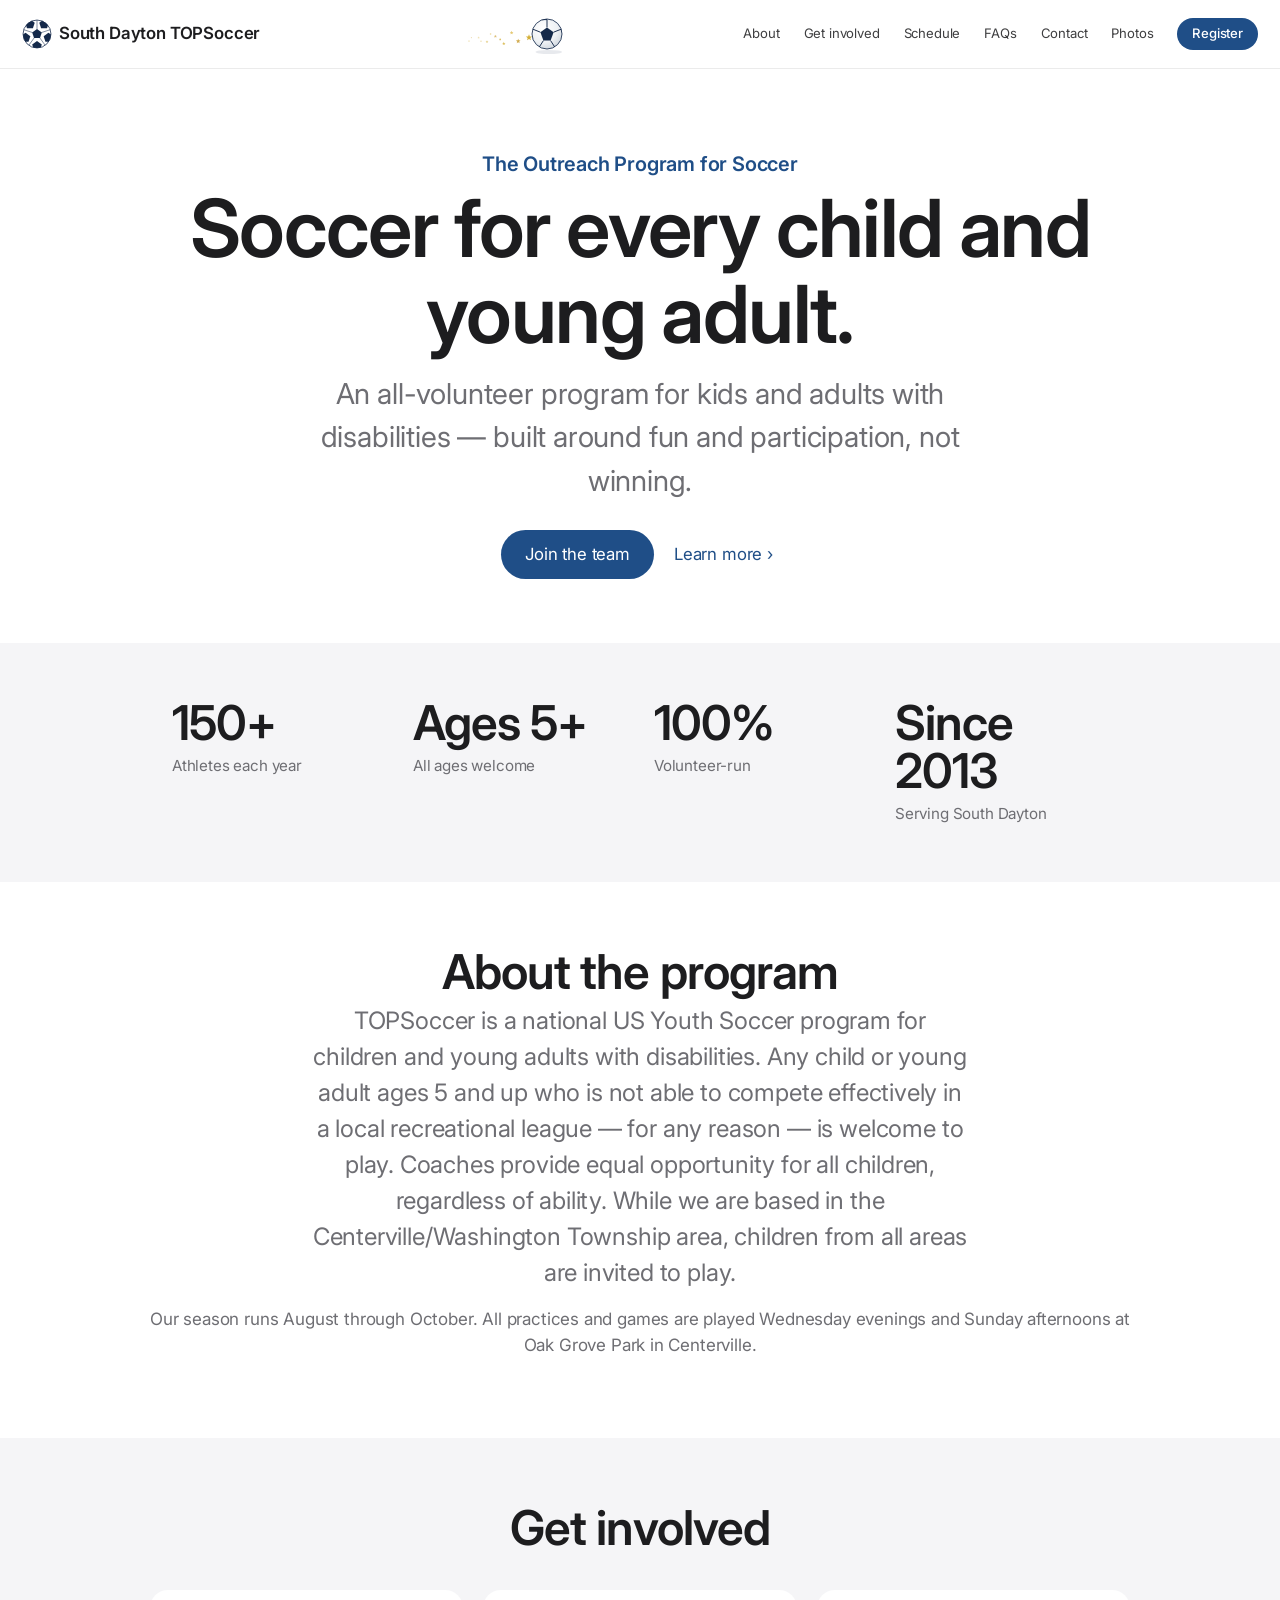
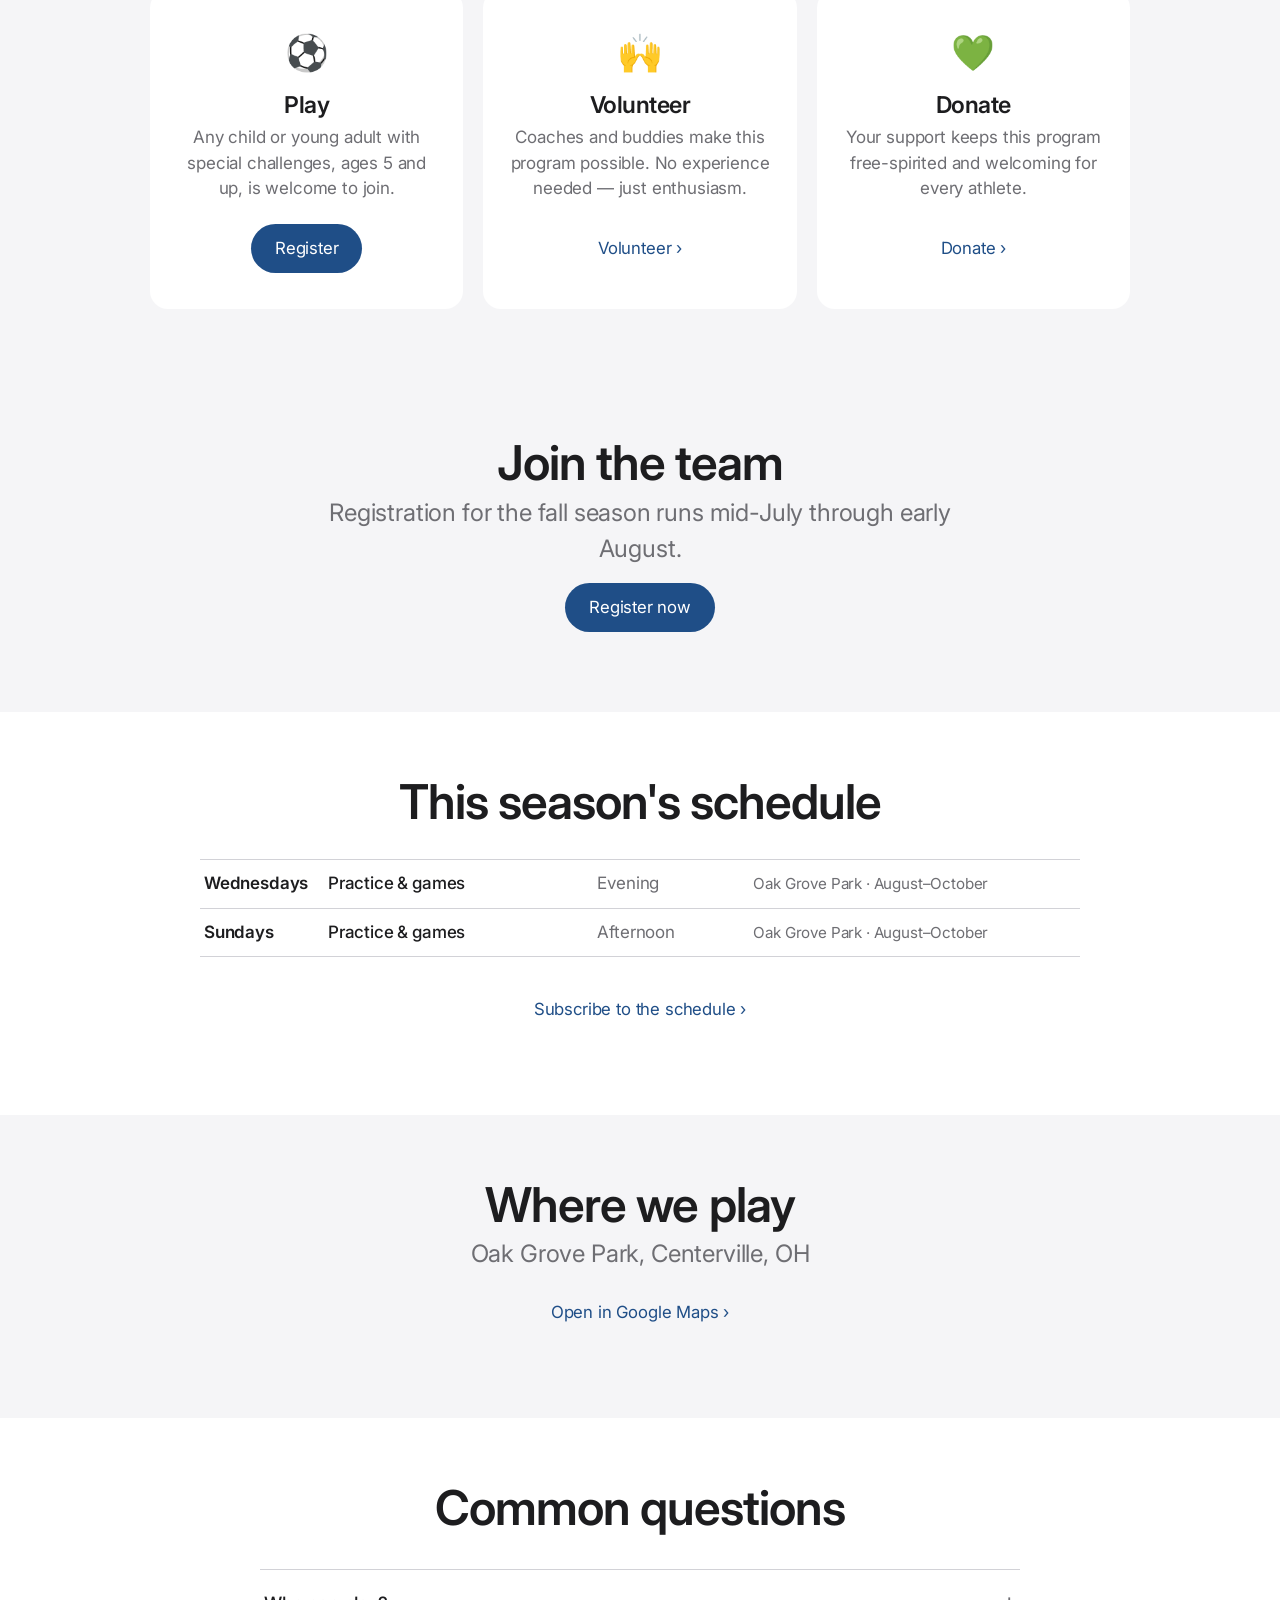
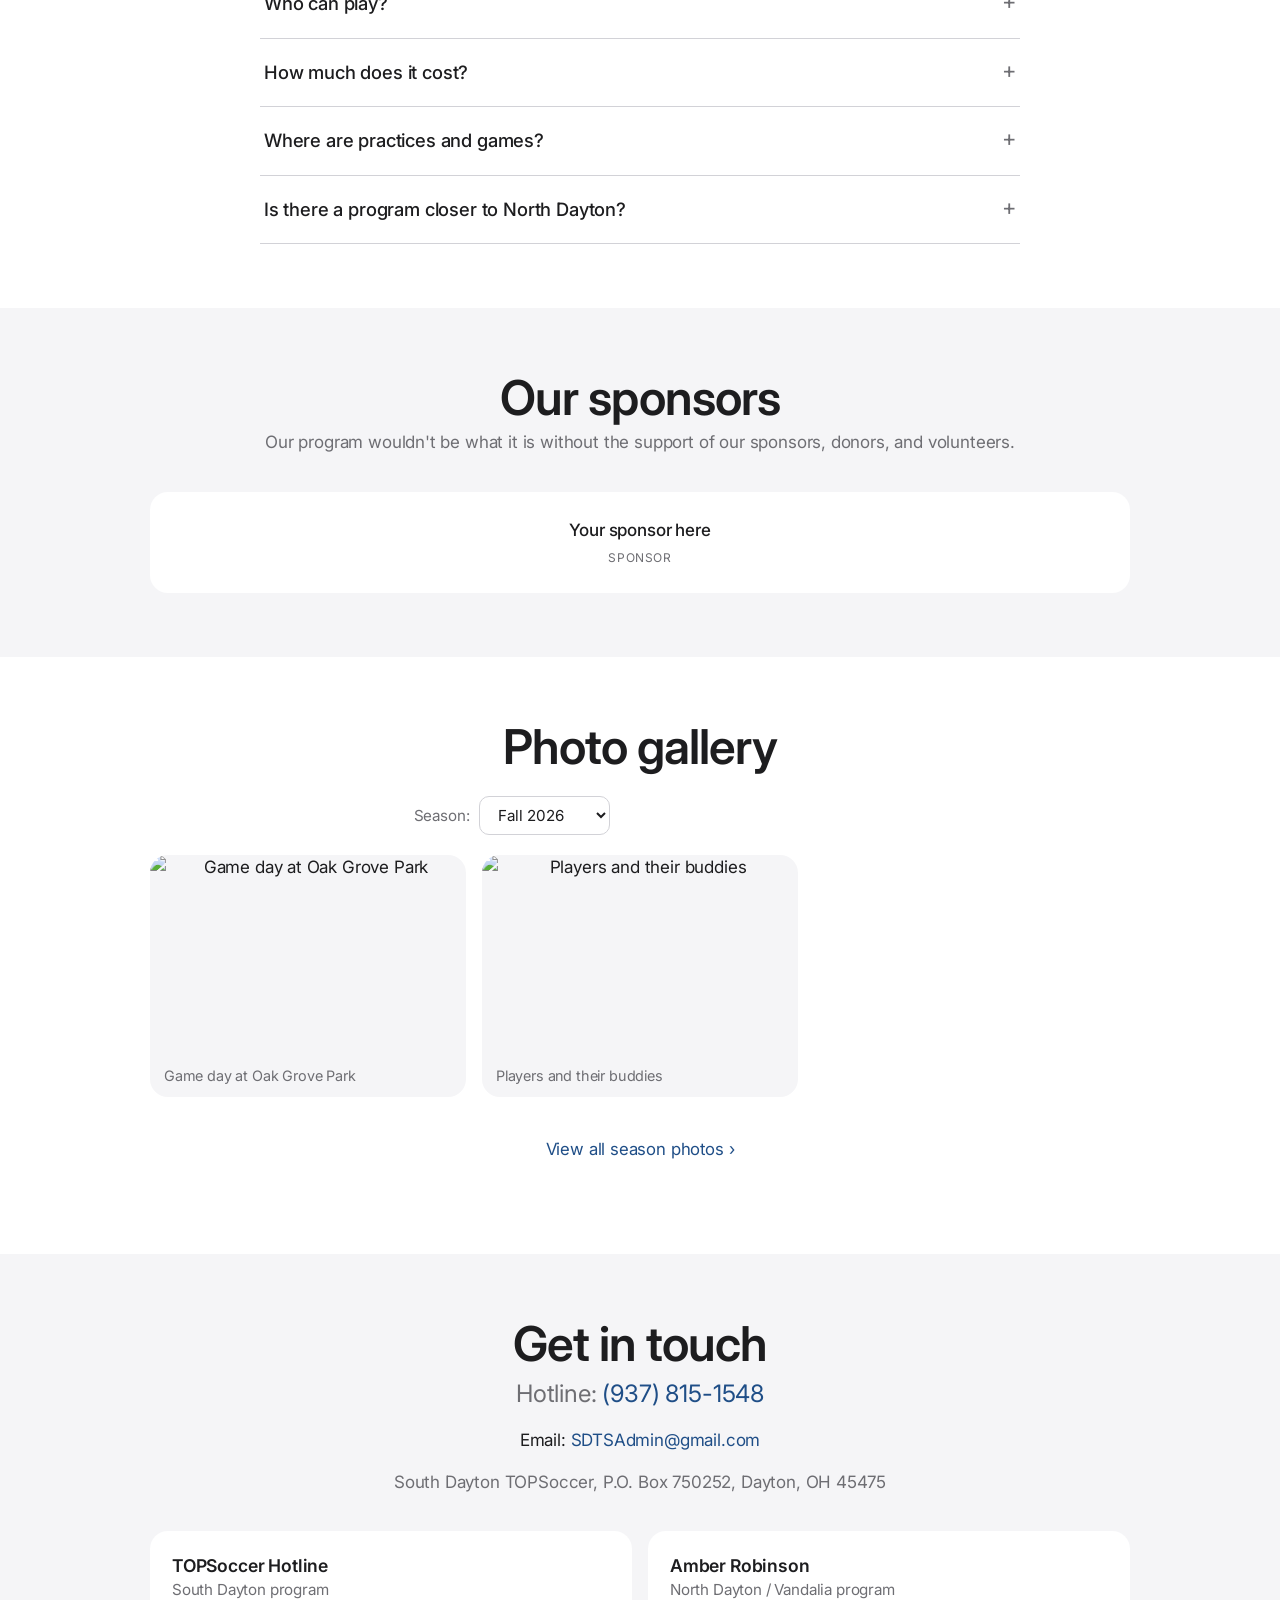
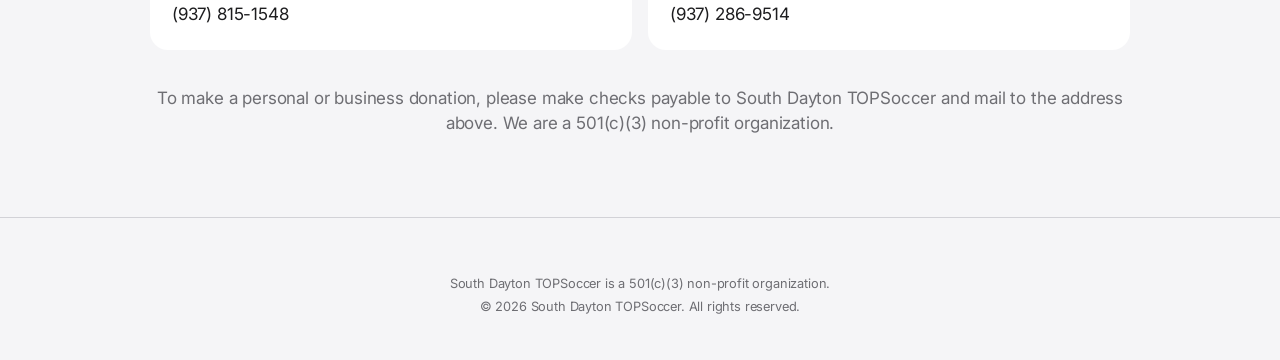
==== index.html @ 2e2c1f4c "Add files via upload" ====
<!DOCTYPE html>
<!-- South Dayton TOPSoccer — site shell · Version: 3.12
     v3.11: version-stamped the CSS/JS links (?v=…) so browsers always fetch the
     current files instead of a stale cached copy. Bump the number on each change.
     You should rarely need to edit this file. Content comes from
     the Google Sheet (see config.js + README.md). -->
<html lang="en">
<head>
  <meta charset="utf-8">
  <meta name="viewport" content="width=device-width, initial-scale=1">
  <meta name="theme-color" content="#ffffff">
  <link rel="icon" type="image/svg+xml" href="mark.svg">
  <title>South Dayton TOPSoccer</title>
  <meta name="description" content="South Dayton TOPSoccer — an all-volunteer soccer program for children and young adults with disabilities.">
  <link rel="preconnect" href="https://fonts.googleapis.com">
  <link rel="preconnect" href="https://fonts.gstatic.com" crossorigin>
  <link href="https://fonts.googleapis.com/css2?family=Inter:wght@400;500;600;700&display=swap" rel="stylesheet">
  <link rel="stylesheet" href="styles.css?v=316">
</head>
<body>

  <!-- Field-closing / weather alert. Hidden unless turned on in the Sheet. -->
  <div id="alert-banner" class="alert-banner" hidden>
    <span class="alert-icon" aria-hidden="true">⚠️</span>
    <span id="alert-text"></span>
  </div>

  <!-- Sticky navigation -->
  <header class="nav">
    <a class="brand" href="#top">
      <img id="brand-logo" class="brand-logo" src="mark.svg" alt="" />
      <span id="brand-name">South Dayton TOPSoccer</span>
    </a>

    <!-- Optional soccer-ball flair for the empty nav space. Hidden unless
         nav_flair is set to TRUE in the Config sheet. Auto-hides on phones. -->
    <div id="nav-flair" class="nav-flair" aria-hidden="true" hidden>
      <svg viewBox="0 0 230 80" xmlns="http://www.w3.org/2000/svg">
        <defs>
          <radialGradient id="navball" cx="38%" cy="32%" r="75%">
            <stop offset="0%" stop-color="#ffffff"/>
            <stop offset="62%" stop-color="#eef1f4"/>
            <stop offset="100%" stop-color="#cfd6dd"/>
          </radialGradient>
          <clipPath id="navbc"><circle cx="190" cy="40" r="25"/></clipPath>
        </defs>
        <g>
          <g transform="translate(160,46) scale(0.92)"><polygon points="0,-6 1.53,-2.1 5.7,-1.85 2.47,0.8 3.53,4.85 0,2.6 -3.53,4.85 -2.47,0.8 -5.7,-1.85 -1.53,-2.1" fill="#d4af37"/></g>
          <g transform="translate(142,52) scale(0.68)" opacity="0.9"><polygon points="0,-6 1.53,-2.1 5.7,-1.85 2.47,0.8 3.53,4.85 0,2.6 -3.53,4.85 -2.47,0.8 -5.7,-1.85 -1.53,-2.1" fill="#cda23c"/></g>
          <g transform="translate(131,38) scale(0.54)" opacity="0.85"><polygon points="0,-6 1.53,-2.1 5.7,-1.85 2.47,0.8 3.53,4.85 0,2.6 -3.53,4.85 -2.47,0.8 -5.7,-1.85 -1.53,-2.1" fill="#e0c05a"/></g>
          <g transform="translate(118,56) scale(0.5)" opacity="0.78"><polygon points="0,-6 1.53,-2.1 5.7,-1.85 2.47,0.8 3.53,4.85 0,2.6 -3.53,4.85 -2.47,0.8 -5.7,-1.85 -1.53,-2.1" fill="#d4af37"/></g>
          <g transform="translate(104,44) scale(0.46)" opacity="0.7"><polygon points="0,-6 1.53,-2.1 5.7,-1.85 2.47,0.8 3.53,4.85 0,2.6 -3.53,4.85 -2.47,0.8 -5.7,-1.85 -1.53,-2.1" fill="#cda23c"/></g>
          <g transform="translate(90,53) scale(0.4)" opacity="0.6"><polygon points="0,-6 1.53,-2.1 5.7,-1.85 2.47,0.8 3.53,4.85 0,2.6 -3.53,4.85 -2.47,0.8 -5.7,-1.85 -1.53,-2.1" fill="#d4af37"/></g>
          <g transform="translate(76,46) scale(0.35)" opacity="0.5"><polygon points="0,-6 1.53,-2.1 5.7,-1.85 2.47,0.8 3.53,4.85 0,2.6 -3.53,4.85 -2.47,0.8 -5.7,-1.85 -1.53,-2.1" fill="#e0c05a"/></g>
          <g transform="translate(60,52) scale(0.3)" opacity="0.4"><polygon points="0,-6 1.53,-2.1 5.7,-1.85 2.47,0.8 3.53,4.85 0,2.6 -3.53,4.85 -2.47,0.8 -5.7,-1.85 -1.53,-2.1" fill="#d4af37"/></g>
          <circle cx="112" cy="49" r="1.5" fill="#d4af37" opacity="0.75"/>
          <circle cx="96" cy="40" r="1.3" fill="#e0c05a" opacity="0.65"/>
          <circle cx="80" cy="52" r="1.1" fill="#d4af37" opacity="0.5"/>
          <circle cx="64" cy="46" r="1" fill="#cda23c" opacity="0.4"/>
        </g>
        <ellipse cx="193" cy="70" rx="22" ry="3.5" fill="#14294a" opacity="0.10"/>
        <circle cx="190" cy="40" r="25" fill="url(#navball)" stroke="#14294a" stroke-width="1.4"/>
        <g clip-path="url(#navbc)" fill="none" stroke="#14294a" stroke-width="1.6" stroke-linejoin="round">
          <polygon points="190,29 201,37 196,51 184,51 179,37" fill="#14294a" stroke="none"/>
          <line x1="190" y1="29" x2="190" y2="16"/>
          <line x1="201" y1="37" x2="216" y2="31"/>
          <line x1="196" y1="51" x2="205" y2="65"/>
          <line x1="184" y1="51" x2="175" y2="65"/>
          <line x1="179" y1="37" x2="164" y2="31"/>
          <path d="M165,21 L179,16 L190,16"/>
          <path d="M214,32 L218,46 L207,65"/>
          <path d="M174,66 L190,70 L206,66"/>
        </g>
      </svg>
    </div>

    <nav class="nav-links" aria-label="Primary">
      <a href="#about">About</a>
      <a href="#involved">Get involved</a>
      <a href="#schedule">Schedule</a>
      <a href="#faqs">FAQs</a>
      <a href="#contact">Contact</a>
      <a href="#photos">Photos</a>
      <a id="nav-register" class="nav-cta" href="#register">Register</a>
    </nav>
  </header>

  <main id="top">

    <!-- Hero -->
    <section class="hero">
      <p class="eyebrow" id="tagline">The Outreach Program for Soccer</p>
      <h1 id="hero-headline">Soccer for every child and young adult.</h1>
      <p class="hero-sub" id="hero-subtext"></p>
      <div class="hero-actions">
        <a id="hero-register" class="btn btn-primary" href="#register">Join the team</a>
        <a class="btn btn-ghost" href="#about">Learn more</a>
      </div>
    </section>

    <!-- Optional announcement card (hidden unless set in the Sheet) -->
    <section class="wrap">
      <div id="announcement" class="announcement" hidden>
        <strong>Announcement</strong>
        <p id="announcement-text"></p>
      </div>
    </section>

    <!-- Impact stats band -->
    <section class="stats-band">
      <div id="stats-list" class="stats-grid wrap"></div>
    </section>

    <!-- About -->
    <section id="about" class="section">
      <h2>About the <em>program</em></h2>
      <p id="about-text" class="lead"></p>
      <p id="season-info" class="muted"></p>
    </section>

    <!-- Get involved -->
    <section id="involved" class="section alt">
      <h2>Get <em>involved</em></h2>
      <div class="involve-grid">
        <div class="involve-card">
          <div class="involve-icon" aria-hidden="true">⚽</div>
          <h3>Play</h3>
          <p>Any child or young adult with special challenges, ages 5 and up, is welcome to join.</p>
          <a id="involve-register" class="btn btn-primary" href="#register">Register</a>
        </div>
        <div class="involve-card">
          <div class="involve-icon" aria-hidden="true">🙌</div>
          <h3>Volunteer</h3>
          <p>Coaches and buddies make this program possible. No experience needed — just enthusiasm.</p>
          <a id="involve-volunteer" class="btn btn-ghost" href="#contact">Volunteer</a>
        </div>
        <div class="involve-card">
          <div class="involve-icon" aria-hidden="true">💚</div>
          <h3>Donate</h3>
          <p>Your support keeps this program free-spirited and welcoming for every athlete.</p>
          <a id="involve-donate" class="btn btn-ghost" href="#contact">Donate</a>
        </div>
      </div>
    </section>

    <!-- Register -->
    <section id="register" class="section card-accent">
      <h2>Join the <em>team</em></h2>
      <p id="registration-window" class="lead"></p>
      <p><a id="register-link" class="btn btn-primary" href="#" target="_blank" rel="noopener">Register now</a></p>
      <p id="register-closed" class="muted" hidden>Registration is currently closed — check back soon.</p>
    </section>

    <!-- Schedule -->
    <section id="schedule" class="section">
      <h2 id="schedule-heading">This season's <em>schedule</em></h2>
      <div id="schedule-list" class="cards"></div>
      <p style="margin-top:28px"><a id="cal-subscribe" class="btn btn-ghost" href="#" target="_blank" rel="noopener" hidden>Subscribe to the schedule</a></p>
      <p id="cal-note" class="muted" style="font-size:.85rem; margin-top:6px;" hidden></p>
    </section>

    <!-- Location -->
    <section id="location" class="section alt">
      <h2>Where we <em>play</em></h2>
      <p class="lead"><span id="location-name">Oak Grove Park</span><span id="location-address-wrap">, <span id="location-address"></span></span></p>
      <p><a id="location-maps" class="btn btn-ghost" href="#" target="_blank" rel="noopener">Open in Google Maps</a></p>
    </section>

    <!-- FAQs -->
    <section id="faqs" class="section">
      <h2>Common <em>questions</em></h2>
      <div id="faq-list" class="faqs"></div>
    </section>

    <!-- Sponsors -->
    <section id="sponsors" class="section alt">
      <h2>Our <em>sponsors</em></h2>
      <p class="muted">Our program wouldn't be what it is without the support of our sponsors, donors, and volunteers.</p>
      <div id="sponsor-list" class="sponsors"></div>
    </section>

    <!-- Volunteer Teams — community recognition (from the Volunteers tab) -->
    <section id="volunteers" class="section" hidden>
      <h2 id="volunteers-heading">Our <em>volunteer teams</em></h2>
      <p id="volunteers-intro" class="lead"></p>
      <div id="volunteer-list" class="vteams"></div>
    </section>

    <!-- Photos -->
    <section id="photos" class="section">
      <h2>Photo <em>gallery</em></h2>
      <div id="season-filter-wrap" class="filter-wrap"></div>
      <div id="photo-gallery" class="gallery"></div>
      <p><a id="photos-link" class="btn btn-ghost" href="#" target="_blank" rel="noopener">View all season photos</a></p>
    </section>

    <!-- Contact -->
    <section id="contact" class="section card-accent">
      <h2>Get in <em>touch</em></h2>
      <p class="lead"><span id="phone-label">Hotline</span>: <a id="contact-phone" href="#"></a></p>
      <p><span id="email-label">Email</span>: <a id="contact-email" href="#"></a></p>
      <p class="muted" id="mailing-address"></p>
      <div id="contact-list" class="contacts"></div>
      <p class="muted" id="donate-text"></p>
    </section>

  </main>

  <footer class="footer">
    <div id="social" class="social"></div>
    <p><span id="footer-org">South Dayton TOPSoccer</span> is a 501(c)(3) non-profit organization.</p>
    <p class="muted">© <span id="year"></span> <span id="footer-org2">South Dayton TOPSoccer</span>. All rights reserved.</p>
  </footer>

  <script src="config.js?v=110"></script>
  <script src="app.js?v=122"></script>
</body>
</html>
---- styles.css ----
/* South Dayton TOPSoccer — styles · Version: 3.16
   Apple-style: light, clean, big type, lots of whitespace, system font,
   centered feature sections, blue accents. Palette tokens at the top. */

:root {
  --bg:      #ffffff;
  --bg-alt:  #f5f5f7;   /* Apple's signature light gray section */
  --ink:     #1d1d1f;   /* near-black text */
  --muted:   #6e6e73;   /* secondary gray */
  --blue:    #1f4e87;   /* button blue — brand navy-blue, matches the crest family */
  --link:    #1f4e87;   /* text-link blue — same brand blue */
  --line:    #d2d2d7;
  --radius:  18px;
  --maxw:    980px;
  --font: -apple-system, BlinkMacSystemFont, "SF Pro Display", "SF Pro Text",
          "Inter", "Helvetica Neue", Helvetica, Arial, sans-serif;
}

* { box-sizing: border-box; }
html { scroll-behavior: smooth; scroll-padding-top: 84px; }
body {
  margin: 0; background: var(--bg); color: var(--ink);
  font-family: var(--font); line-height: 1.5; font-size: 17px;
  -webkit-font-smoothing: antialiased; letter-spacing: -.01em;
}

h1, h2, h3 { font-weight: 600; line-height: 1.07; letter-spacing: -.02em; color: var(--ink); }
h2 { font-size: clamp(2rem, 4.5vw, 3rem); margin: 0 0 .4rem; }
h3 { font-size: 1.45rem; margin: 0 0 .4rem; }
em { font-style: normal; color: inherit; }      /* headlines stay upright */
p { margin: 0 0 1rem; }
a { color: var(--link); text-decoration: none; }
a:hover { text-decoration: underline; }
.muted { color: var(--muted); }
.lead { font-size: clamp(1.15rem, 2.2vw, 1.5rem); color: var(--muted); font-weight: 400; }
.eyebrow { font-size: 1.25rem; color: var(--blue); font-weight: 600; margin: 0 0 6px; letter-spacing: -.01em; }

/* Alert banner */
.alert-banner {
  background: #bf4800; color: #fff; text-align: center;
  padding: 16px 20px; font-weight: 500; font-size: 1.02rem; line-height: 1.4;
}
.alert-banner .alert-icon { margin-right: 6px; }

/* Nav — slim frosted bar */
.nav {
  position: sticky; top: 0; z-index: 20;
  display: flex; align-items: center; justify-content: space-between; gap: 16px;
  padding: 10px 22px; min-height: 56px;
  background: rgba(255,255,255,.92); backdrop-filter: saturate(180%) blur(20px);
  border-bottom: 1px solid rgba(0,0,0,.08);
}
.brand { display: flex; align-items: center; gap: 7px; font-weight: 600; font-size: 1.05rem; color: var(--ink); min-width: 0; }
.brand .logo { font-size: 1.2rem; }
/* Height comes from the --brand-logo-h variable that app.js sets from the
   sheet's logo_height (default 30px). max-width keeps wide banner logos from
   ever overflowing their container; the mobile query below caps the size. */
.brand-logo { height: var(--brand-logo-h, 30px); width: auto; max-width: 100%; display: block; }
/* Optional nav flair (flying ball + gold trail), shown when nav_flair=TRUE. */
.nav-flair { flex: 0 1 auto; display: flex; align-items: center; justify-content: center; min-width: 0; }
.nav-flair svg { height: 48px; width: auto; max-width: 100%; display: block; }
@media (max-width: 900px) { .nav-flair { display: none; } }
.nav-links { display: flex; flex-wrap: wrap; align-items: center; gap: 24px; }
.nav-links a { color: var(--ink); font-weight: 400; font-size: .82rem; opacity: .85; }
.nav-links a:hover { opacity: 1; text-decoration: none; color: var(--link); }
.nav-links a.nav-cta { background: var(--blue); color: #fff; padding: 6px 15px; border-radius: 980px; opacity: 1; font-weight: 500; }
.nav-links a.nav-cta:hover { background: #2a5fa0; color: #fff; }

/* Layout — full-bleed feature sections with centered content */
.wrap { max-width: var(--maxw); margin: 0 auto; padding: 0 22px; }
.section { padding: 64px 22px; text-align: center; }
.section > * { max-width: var(--maxw); margin-left: auto; margin-right: auto; }
.section .lead { max-width: 44ch; }
.section.alt, .card-accent { background: var(--bg-alt); }

/* Hero */
.hero { padding: 80px 22px 64px; text-align: center; max-width: var(--maxw); margin: 0 auto; }
.hero h1 { font-size: clamp(2.8rem, 7vw, 5rem); font-weight: 600; margin: 0 0 16px; }
.hero-sub { font-size: clamp(1.25rem, 3vw, 1.8rem); color: var(--muted); font-weight: 400; max-width: 40ch; margin: 0 auto 28px; }
.hero-actions { display: flex; gap: 14px; justify-content: center; flex-wrap: wrap; align-items: center; }

/* Buttons */
.btn { display: inline-block; font-size: 1.05rem; font-weight: 400; cursor: pointer; }
.btn-primary { background: var(--blue); color: #fff; padding: 12px 24px; border-radius: 980px; }
.btn-primary:hover { background: #2a5fa0; text-decoration: none; }
.btn-ghost { color: var(--link); padding: 12px 6px; }
.btn-ghost::after { content: " \203A"; }            /* › chevron, Apple-style link */
.btn-ghost:hover { text-decoration: underline; }

/* Accent panel (register / contact) */
.card-accent { background: var(--bg-alt); }

/* Stats band — big centered numbers */
.stats-band { padding: 56px 22px; background: var(--bg-alt); }
.stats-grid { display: grid; grid-template-columns: repeat(auto-fit, minmax(150px, 1fr)); gap: 28px; max-width: var(--maxw); margin: 0 auto; }
.stats-grid .stat .num { font-size: 3rem; font-weight: 600; color: var(--ink); line-height: 1; letter-spacing: -.02em; }
.stats-grid .stat .lbl { font-size: .95rem; color: var(--muted); margin-top: 8px; }

/* Announcement */
.announcement { margin: 22px auto 0; max-width: var(--maxw); padding: 16px 22px; background: var(--bg-alt); border-radius: var(--radius); text-align: center; }
.announcement strong { display: block; color: var(--blue); text-transform: uppercase; letter-spacing: .04em; font-size: .72rem; }
.announcement p { margin: 4px 0 0; }

/* Get involved */
.involve-grid { display: grid; grid-template-columns: repeat(auto-fit, minmax(250px, 1fr)); gap: 20px; margin-top: 36px; text-align: center; }
.involve-card { border-radius: var(--radius); padding: 36px 26px; background: var(--bg-alt); }
.involve-icon { font-size: 2.2rem; }
.involve-card h3 { margin: 14px 0 8px; }
.involve-card p { color: var(--muted); margin: 0 0 22px; }

/* Cards (schedule) */
.cards { display: grid; grid-template-columns: repeat(auto-fit, minmax(230px, 1fr)); gap: 18px; margin-top: 36px; text-align: left; }
.card { border-radius: var(--radius); padding: 24px; background: var(--bg-alt); }
.section.alt .card, .section.alt .involve-card { background: #fff; }
.card .when { font-weight: 600; color: var(--ink); font-size: 1.1rem; }
.card .ev { font-size: 1.05rem; margin: 4px 0; }
.card .meta { color: var(--muted); font-size: .95rem; }

/* Schedule — compact one-line-per-row table (past dates dimmed) */
.sched { max-width: 880px; margin: 32px auto 0; text-align: left; }
.srow { display: grid; grid-template-columns: 108px 1.1fr 140px 1.4fr; gap: 16px;
        align-items: baseline; padding: 11px 4px; border-bottom: 1px solid var(--line); }
.srow:first-child { border-top: 1px solid var(--line); }
.srow .sdate { font-weight: 600; white-space: nowrap; }
.srow .sev { font-weight: 500; }
.srow .stime { color: var(--muted); white-space: nowrap; }
.srow .sloc { color: var(--muted); font-size: .95rem; }
.srow.past { opacity: .58; }
@media (max-width: 640px) {
  .srow { grid-template-columns: 1fr; gap: 1px; padding: 12px 4px; }
  .srow .stime, .srow .sloc { font-size: .92rem; }
}

/* FAQs */
.faqs { display: grid; gap: 0; max-width: 760px; margin: 36px auto 0; text-align: left; border-top: 1px solid var(--line); }
.faq { border-bottom: 1px solid var(--line); }
.faq summary { cursor: pointer; padding: 20px 4px; font-weight: 500; font-size: 1.15rem; list-style: none; }
.faq summary::-webkit-details-marker { display: none; }
.faq summary::after { content: "+"; float: right; color: var(--muted); font-weight: 400; font-size: 1.4rem; line-height: 1; }
.faq[open] summary::after { content: "\2013"; }
.faq .ans { padding: 0 4px 20px; color: var(--muted); }

/* Sponsors */
.sponsors { display: grid; grid-template-columns: repeat(auto-fit, minmax(170px, 1fr)); gap: 16px; margin-top: 36px; }
.sponsor { border-radius: var(--radius); padding: 26px; text-align: center; background: var(--bg-alt); font-weight: 500; }
.section.alt .sponsor { background: #fff; }
.sponsor .level { display: block; font-size: .75rem; color: var(--muted); font-weight: 400; text-transform: uppercase; letter-spacing: .05em; margin-top: 6px; }

/* Contacts */
.contacts { display: grid; grid-template-columns: repeat(auto-fit, minmax(230px, 1fr)); gap: 16px; margin: 36px auto; text-align: left; max-width: var(--maxw); }
.contact-card { border-radius: var(--radius); padding: 22px; background: #fff; }
.contact-card .nm { font-weight: 600; font-size: 1.1rem; }
.contact-card .role { color: var(--muted); font-size: .95rem; }

/* Photo gallery */
/* auto-fill (not auto-fit) so a single photo stays a normal tile instead of
   stretching to fill the whole row. All tiles are a uniform height. */
/* Season picker above the gallery (shown only when 2+ seasons exist) */
.filter-wrap { display: flex; justify-content: center; margin: 24px 0 0; }
.filter-wrap:empty { margin: 0; }
.season-filter { display: inline-flex; align-items: center; gap: 10px; font-size: .95rem; color: var(--muted); }
.season-filter select { font: inherit; padding: 8px 14px; border: 1px solid var(--line); border-radius: 10px; background: var(--bg); color: var(--ink); cursor: pointer; }
.gallery { display: grid; grid-template-columns: repeat(auto-fill, minmax(240px, 1fr)); gap: 16px; margin: 20px auto 28px; max-width: var(--maxw); justify-content: center; }
.gallery .shot { margin: 0; border-radius: var(--radius); overflow: hidden; background: var(--bg-alt); position: relative; }
/* object-position: center top keeps the TOP of each photo (heads) and crops the
   bottom instead of trimming equally — rescues most "heads cut off" group shots. */
.gallery .shot img { width: 100%; height: 200px; object-fit: cover; object-position: center top; display: block; }
.gallery .shot figcaption { font-size: .9rem; color: var(--muted); padding: 10px 14px; text-align: left; }
/* Filename overlay — only rendered when "?ids" is on the URL (admin/pruning aid) */
.gallery .shot .fileid { position: absolute; top: 8px; left: 8px; max-width: calc(100% - 16px);
  background: rgba(0,0,0,.74); color: #fff; font-size: .72rem; font-weight: 600;
  line-height: 1.25; padding: 3px 7px; border-radius: 6px; word-break: break-all; }

/* Volunteer Teams — community recognition cards (from the Volunteers tab) */
.vteams { display: grid; grid-template-columns: repeat(auto-fill, minmax(260px, 1fr)); gap: 16px;
  margin: 36px auto 0; max-width: var(--maxw); justify-content: center; }
.vteam { background: var(--bg); border: 1px solid var(--line); border-radius: var(--radius);
  padding: 22px 22px 18px; text-align: left; }
.vteam .vname { font-weight: 700; font-size: 1.12rem; color: var(--ink); line-height: 1.25; }
.vteam .vcoach { color: var(--muted); margin-top: 6px; font-size: .96rem; }
.vteam .vtags { display: flex; flex-wrap: wrap; gap: 8px; margin-top: 14px; }
.vteam .vtag { font-size: .76rem; font-weight: 600; color: var(--link);
  background: rgba(31,78,135,.10); border-radius: 999px; padding: 4px 11px; }
.vteam .vtag.vseason { color: var(--muted); background: var(--bg-alt); }

/* Footer */
.footer { padding: 40px 22px; background: var(--bg-alt); border-top: 1px solid var(--line); text-align: center; font-size: .8rem; color: var(--muted); }
.footer p { margin: 4px 0; }
.social { display: flex; gap: 22px; justify-content: center; margin-bottom: 16px; }
.social a { color: var(--link); font-weight: 500; }

@media (max-width: 640px) {
  .section { padding: 64px 22px; }
  .hero { padding: 64px 22px 52px; }
  /* Stacked header on phones: logo centered on its own row, links wrap below.
     This prevents a wide banner logo from overflowing and shoving the nav. */
  .nav { flex-wrap: wrap; padding: 10px 16px; row-gap: 8px; }
  .brand { flex: 1 1 100%; justify-content: center; }
  .brand-logo { height: auto; max-height: 46px; max-width: 88%; }
  .nav-links { flex: 1 1 100%; justify-content: center; gap: 14px 16px; }
  .nav-links a { font-size: .82rem; }
}
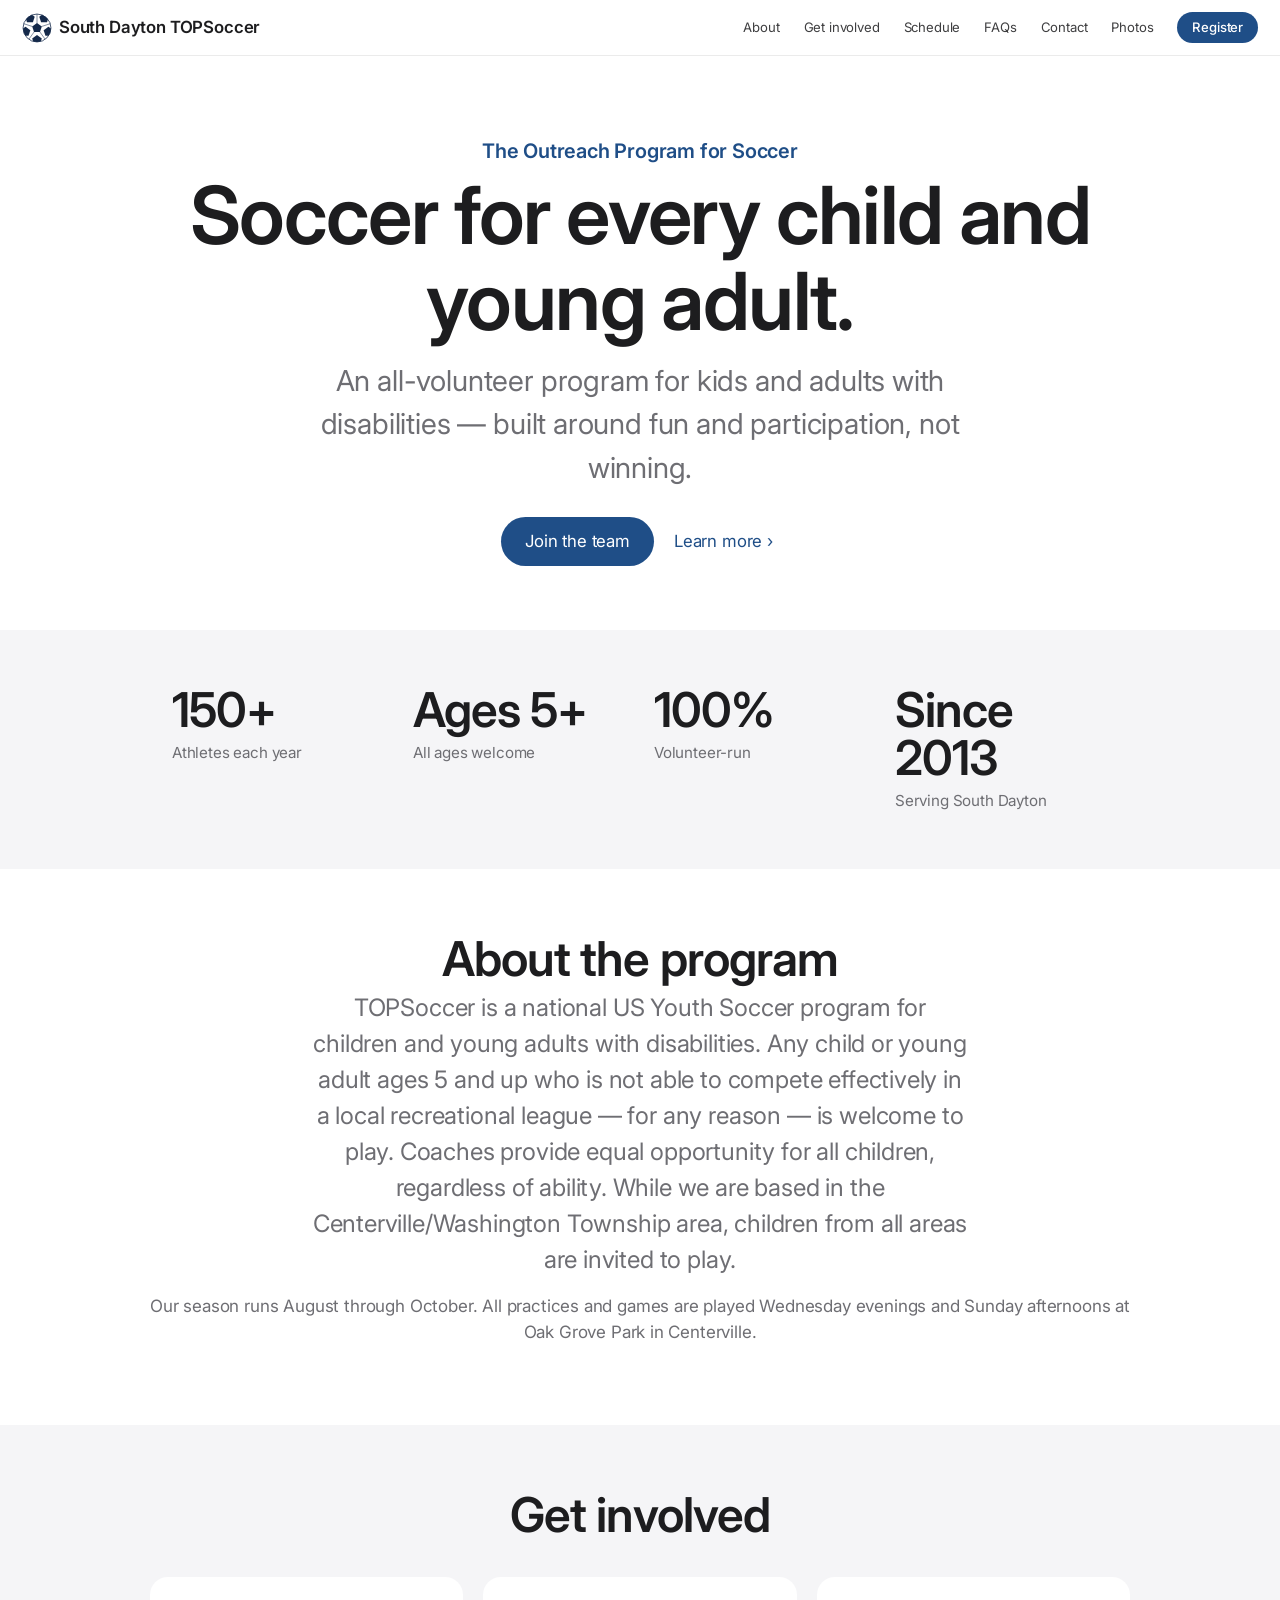
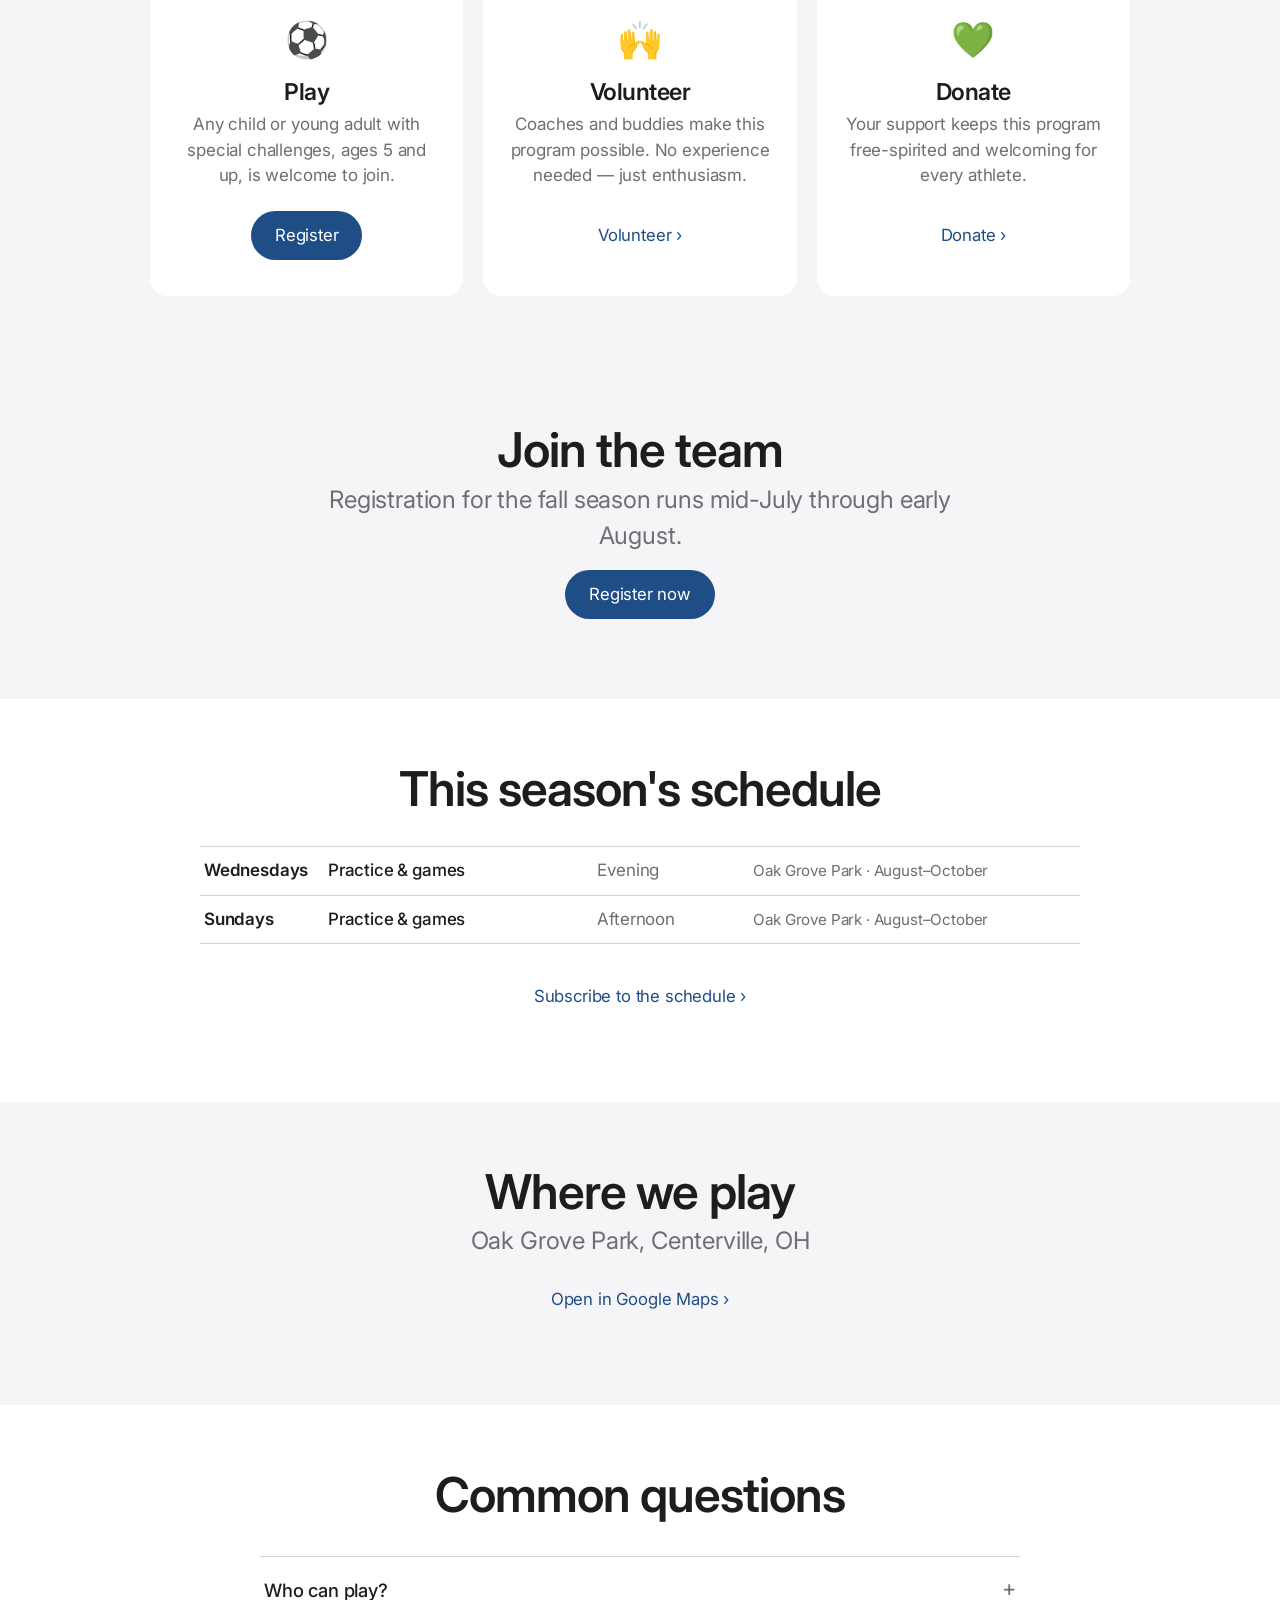
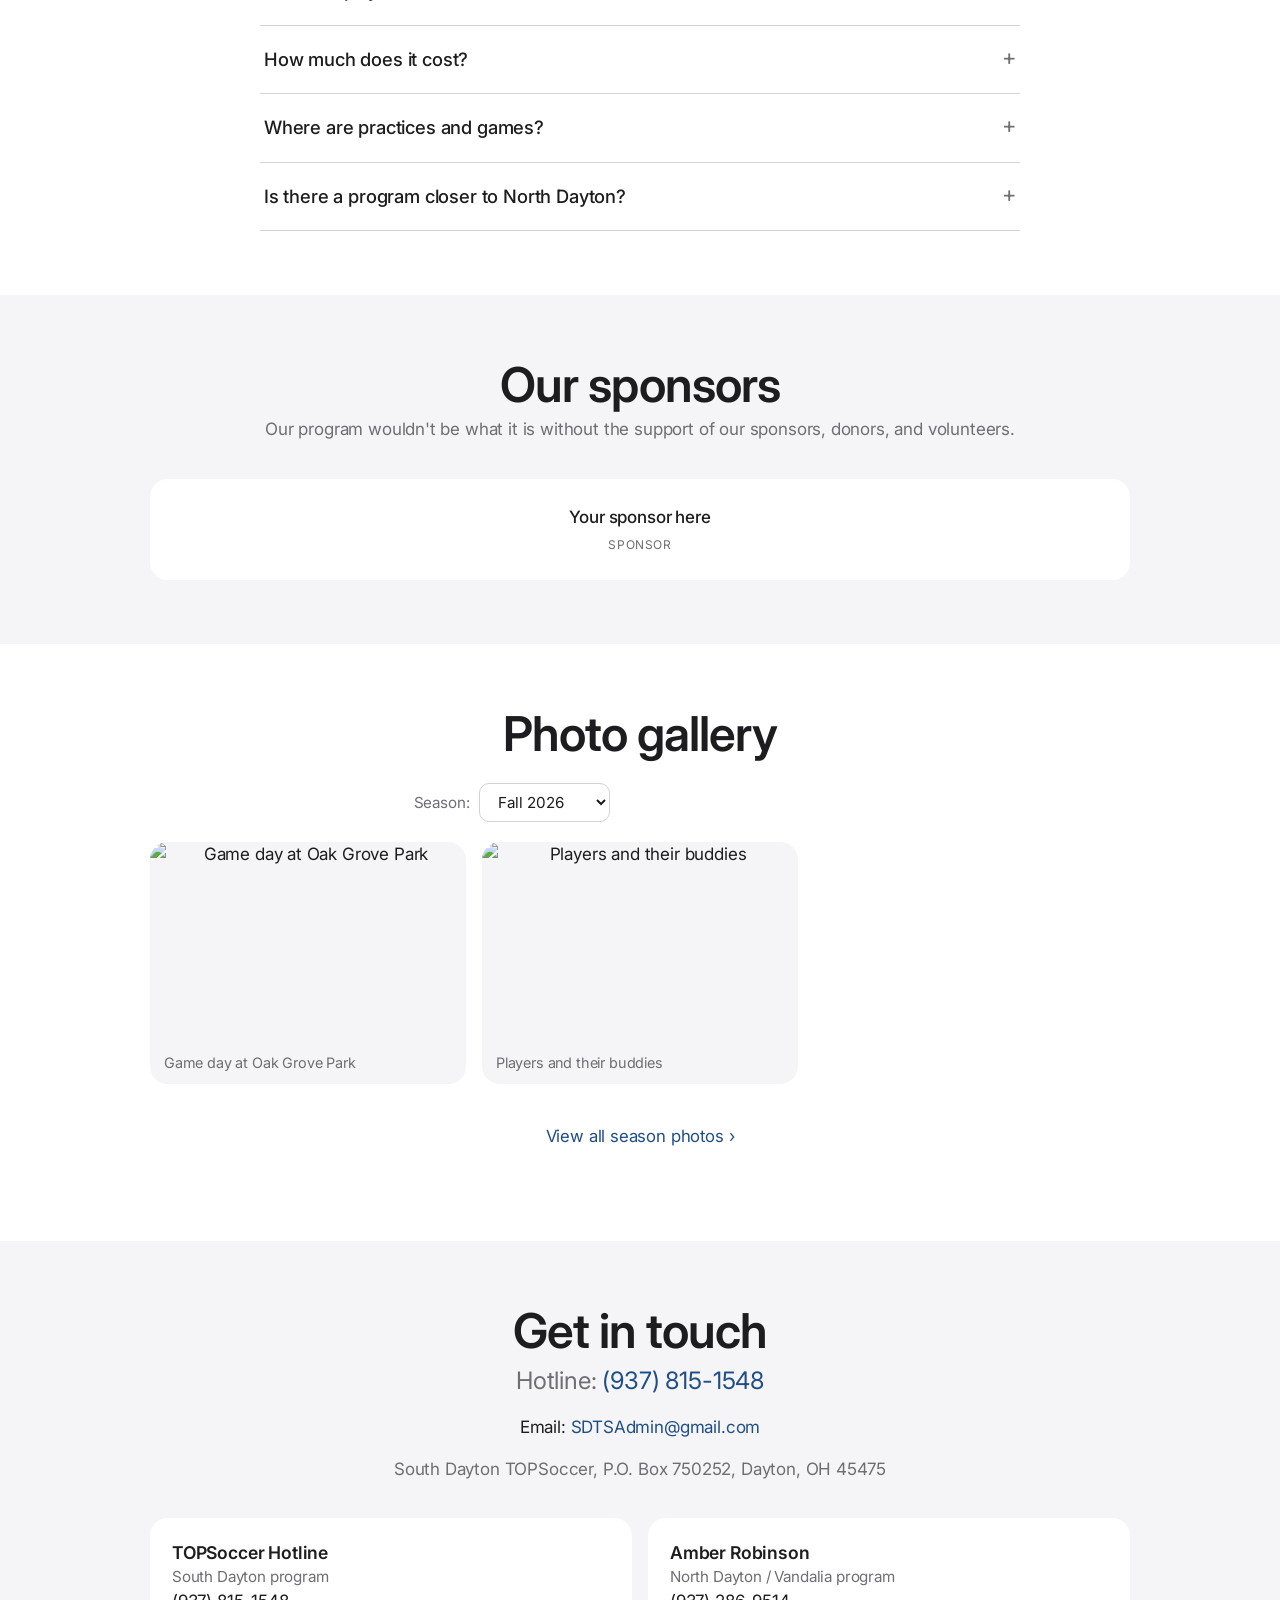
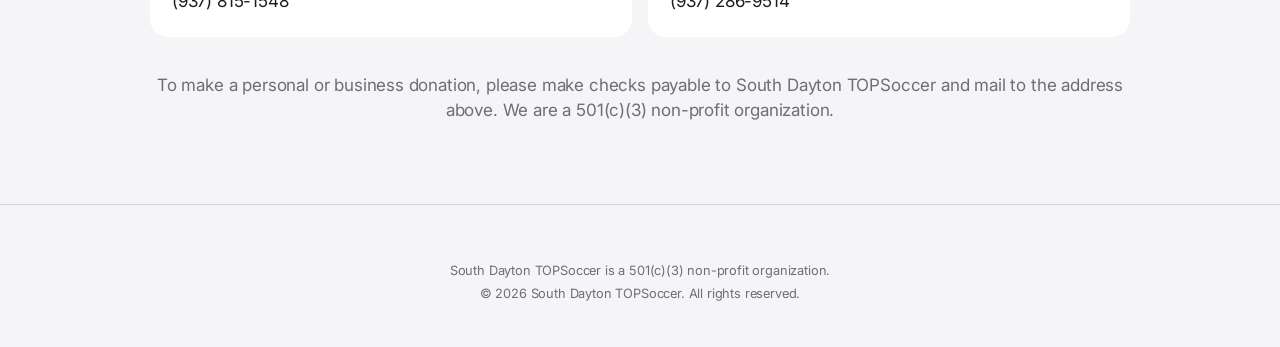
==== commit 02d23f33: "Add files via upload" ====
--- a/index.html
+++ b/index.html
@@ -1,5 +1,6 @@
 <!DOCTYPE html>
-<!-- South Dayton TOPSoccer — site shell · Version: 3.12
+<!-- South Dayton TOPSoccer — site shell · Version: 3.13
+     v3.13: removed the nav-flair soccer-ball + gold-trail graphic from the header.
      v3.11: version-stamped the CSS/JS links (?v=…) so browsers always fetch the
      current files instead of a stale cached copy. Bump the number on each change.
      You should rarely need to edit this file. Content comes from
@@ -15,7 +16,7 @@
   <link rel="preconnect" href="https://fonts.googleapis.com">
   <link rel="preconnect" href="https://fonts.gstatic.com" crossorigin>
   <link href="https://fonts.googleapis.com/css2?family=Inter:wght@400;500;600;700&display=swap" rel="stylesheet">
-  <link rel="stylesheet" href="styles.css?v=316">
+  <link rel="stylesheet" href="styles.css?v=317">
 </head>
 <body>
 
@@ -31,48 +32,6 @@
       <img id="brand-logo" class="brand-logo" src="mark.svg" alt="" />
       <span id="brand-name">South Dayton TOPSoccer</span>
     </a>
-
-    <!-- Optional soccer-ball flair for the empty nav space. Hidden unless
-         nav_flair is set to TRUE in the Config sheet. Auto-hides on phones. -->
-    <div id="nav-flair" class="nav-flair" aria-hidden="true" hidden>
-      <svg viewBox="0 0 230 80" xmlns="http://www.w3.org/2000/svg">
-        <defs>
-          <radialGradient id="navball" cx="38%" cy="32%" r="75%">
-            <stop offset="0%" stop-color="#ffffff"/>
-            <stop offset="62%" stop-color="#eef1f4"/>
-            <stop offset="100%" stop-color="#cfd6dd"/>
-          </radialGradient>
-          <clipPath id="navbc"><circle cx="190" cy="40" r="25"/></clipPath>
-        </defs>
-        <g>
-          <g transform="translate(160,46) scale(0.92)"><polygon points="0,-6 1.53,-2.1 5.7,-1.85 2.47,0.8 3.53,4.85 0,2.6 -3.53,4.85 -2.47,0.8 -5.7,-1.85 -1.53,-2.1" fill="#d4af37"/></g>
-          <g transform="translate(142,52) scale(0.68)" opacity="0.9"><polygon points="0,-6 1.53,-2.1 5.7,-1.85 2.47,0.8 3.53,4.85 0,2.6 -3.53,4.85 -2.47,0.8 -5.7,-1.85 -1.53,-2.1" fill="#cda23c"/></g>
-          <g transform="translate(131,38) scale(0.54)" opacity="0.85"><polygon points="0,-6 1.53,-2.1 5.7,-1.85 2.47,0.8 3.53,4.85 0,2.6 -3.53,4.85 -2.47,0.8 -5.7,-1.85 -1.53,-2.1" fill="#e0c05a"/></g>
-          <g transform="translate(118,56) scale(0.5)" opacity="0.78"><polygon points="0,-6 1.53,-2.1 5.7,-1.85 2.47,0.8 3.53,4.85 0,2.6 -3.53,4.85 -2.47,0.8 -5.7,-1.85 -1.53,-2.1" fill="#d4af37"/></g>
-          <g transform="translate(104,44) scale(0.46)" opacity="0.7"><polygon points="0,-6 1.53,-2.1 5.7,-1.85 2.47,0.8 3.53,4.85 0,2.6 -3.53,4.85 -2.47,0.8 -5.7,-1.85 -1.53,-2.1" fill="#cda23c"/></g>
-          <g transform="translate(90,53) scale(0.4)" opacity="0.6"><polygon points="0,-6 1.53,-2.1 5.7,-1.85 2.47,0.8 3.53,4.85 0,2.6 -3.53,4.85 -2.47,0.8 -5.7,-1.85 -1.53,-2.1" fill="#d4af37"/></g>
-          <g transform="translate(76,46) scale(0.35)" opacity="0.5"><polygon points="0,-6 1.53,-2.1 5.7,-1.85 2.47,0.8 3.53,4.85 0,2.6 -3.53,4.85 -2.47,0.8 -5.7,-1.85 -1.53,-2.1" fill="#e0c05a"/></g>
-          <g transform="translate(60,52) scale(0.3)" opacity="0.4"><polygon points="0,-6 1.53,-2.1 5.7,-1.85 2.47,0.8 3.53,4.85 0,2.6 -3.53,4.85 -2.47,0.8 -5.7,-1.85 -1.53,-2.1" fill="#d4af37"/></g>
-          <circle cx="112" cy="49" r="1.5" fill="#d4af37" opacity="0.75"/>
-          <circle cx="96" cy="40" r="1.3" fill="#e0c05a" opacity="0.65"/>
-          <circle cx="80" cy="52" r="1.1" fill="#d4af37" opacity="0.5"/>
-          <circle cx="64" cy="46" r="1" fill="#cda23c" opacity="0.4"/>
-        </g>
-        <ellipse cx="193" cy="70" rx="22" ry="3.5" fill="#14294a" opacity="0.10"/>
-        <circle cx="190" cy="40" r="25" fill="url(#navball)" stroke="#14294a" stroke-width="1.4"/>
-        <g clip-path="url(#navbc)" fill="none" stroke="#14294a" stroke-width="1.6" stroke-linejoin="round">
-          <polygon points="190,29 201,37 196,51 184,51 179,37" fill="#14294a" stroke="none"/>
-          <line x1="190" y1="29" x2="190" y2="16"/>
-          <line x1="201" y1="37" x2="216" y2="31"/>
-          <line x1="196" y1="51" x2="205" y2="65"/>
-          <line x1="184" y1="51" x2="175" y2="65"/>
-          <line x1="179" y1="37" x2="164" y2="31"/>
-          <path d="M165,21 L179,16 L190,16"/>
-          <path d="M214,32 L218,46 L207,65"/>
-          <path d="M174,66 L190,70 L206,66"/>
-        </g>
-      </svg>
-    </div>
 
     <nav class="nav-links" aria-label="Primary">
       <a href="#about">About</a>
@@ -213,6 +172,6 @@
   </footer>
 
   <script src="config.js?v=110"></script>
-  <script src="app.js?v=122"></script>
+  <script src="app.js?v=123"></script>
 </body>
 </html>
--- a/styles.css
+++ b/styles.css
@@ -1,4 +1,5 @@
-/* South Dayton TOPSoccer — styles · Version: 3.16
+/* South Dayton TOPSoccer — styles · Version: 3.17
+   v3.17: removed dead .nav-flair rules (soccer-ball + gold-trail graphic deleted).
    Apple-style: light, clean, big type, lots of whitespace, system font,
    centered feature sections, blue accents. Palette tokens at the top. */
 
@@ -56,10 +57,6 @@
    sheet's logo_height (default 30px). max-width keeps wide banner logos from
    ever overflowing their container; the mobile query below caps the size. */
 .brand-logo { height: var(--brand-logo-h, 30px); width: auto; max-width: 100%; display: block; }
-/* Optional nav flair (flying ball + gold trail), shown when nav_flair=TRUE. */
-.nav-flair { flex: 0 1 auto; display: flex; align-items: center; justify-content: center; min-width: 0; }
-.nav-flair svg { height: 48px; width: auto; max-width: 100%; display: block; }
-@media (max-width: 900px) { .nav-flair { display: none; } }
 .nav-links { display: flex; flex-wrap: wrap; align-items: center; gap: 24px; }
 .nav-links a { color: var(--ink); font-weight: 400; font-size: .82rem; opacity: .85; }
 .nav-links a:hover { opacity: 1; text-decoration: none; color: var(--link); }
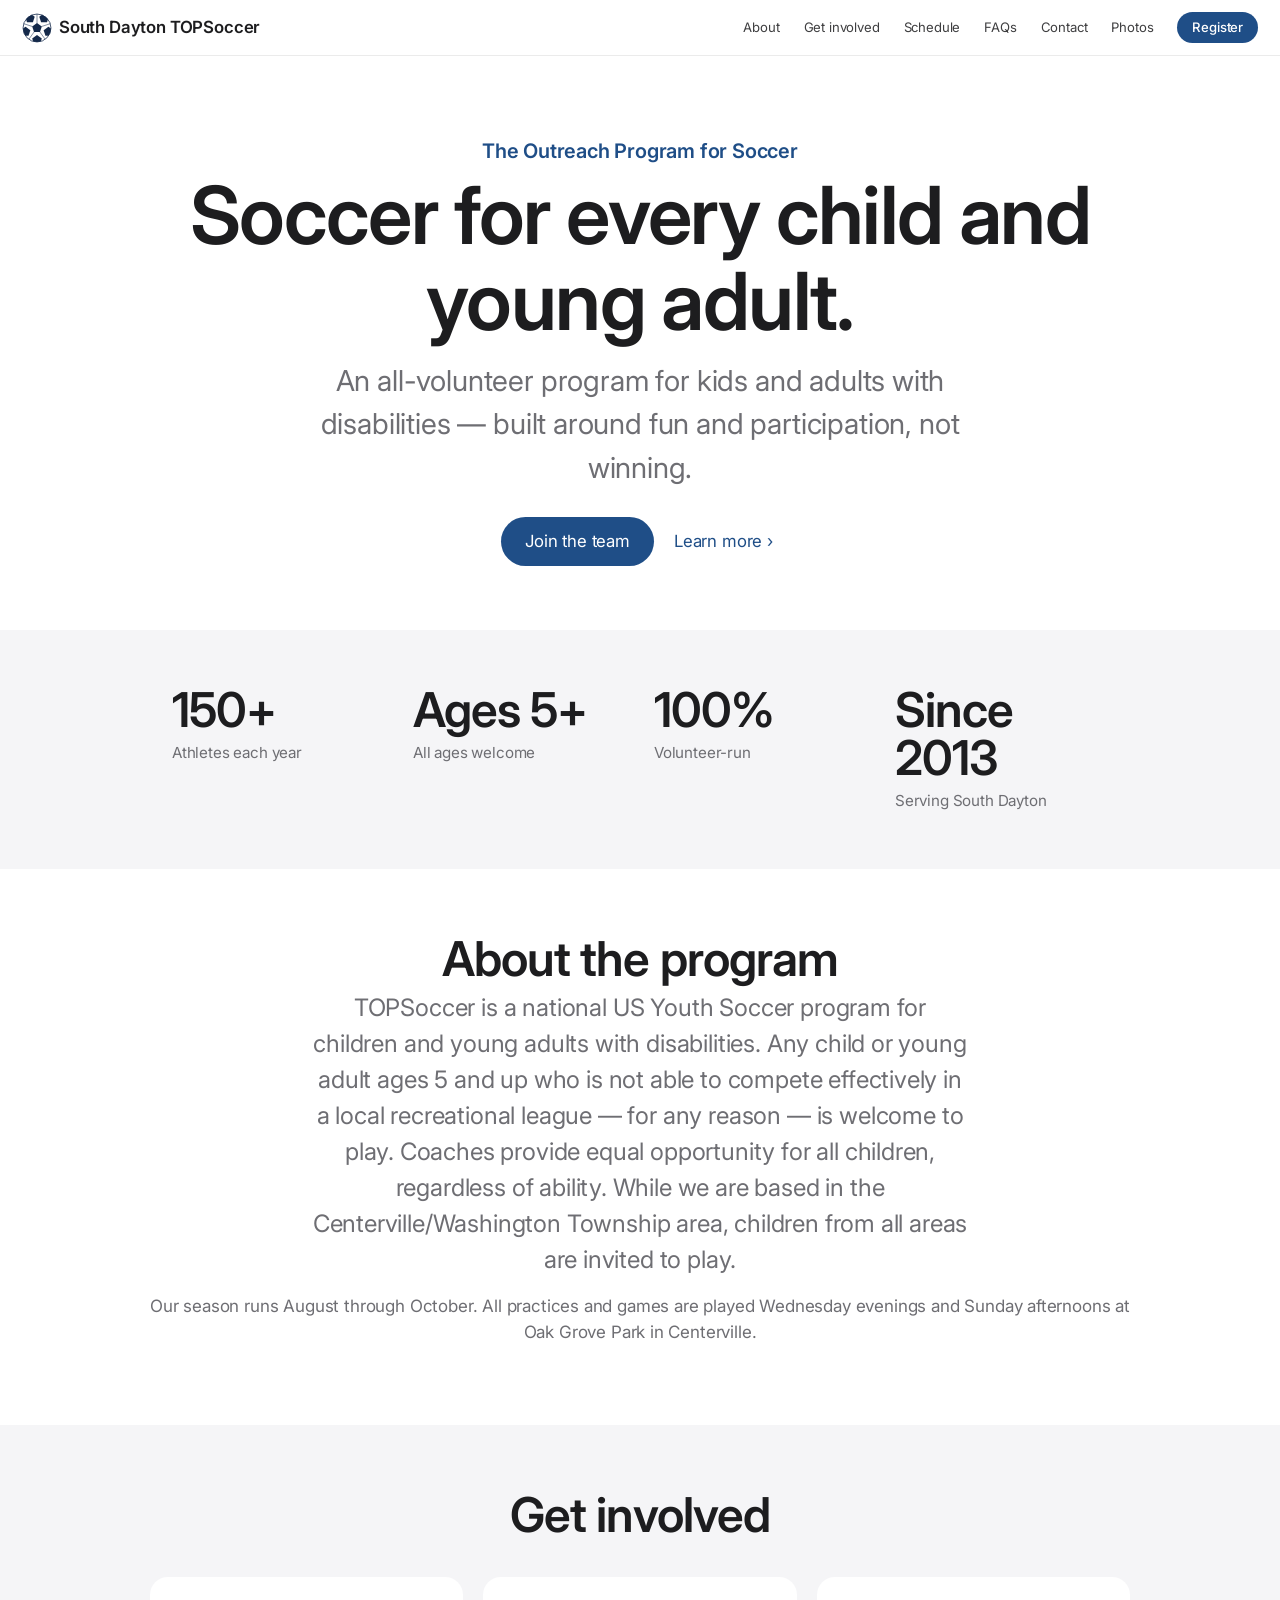
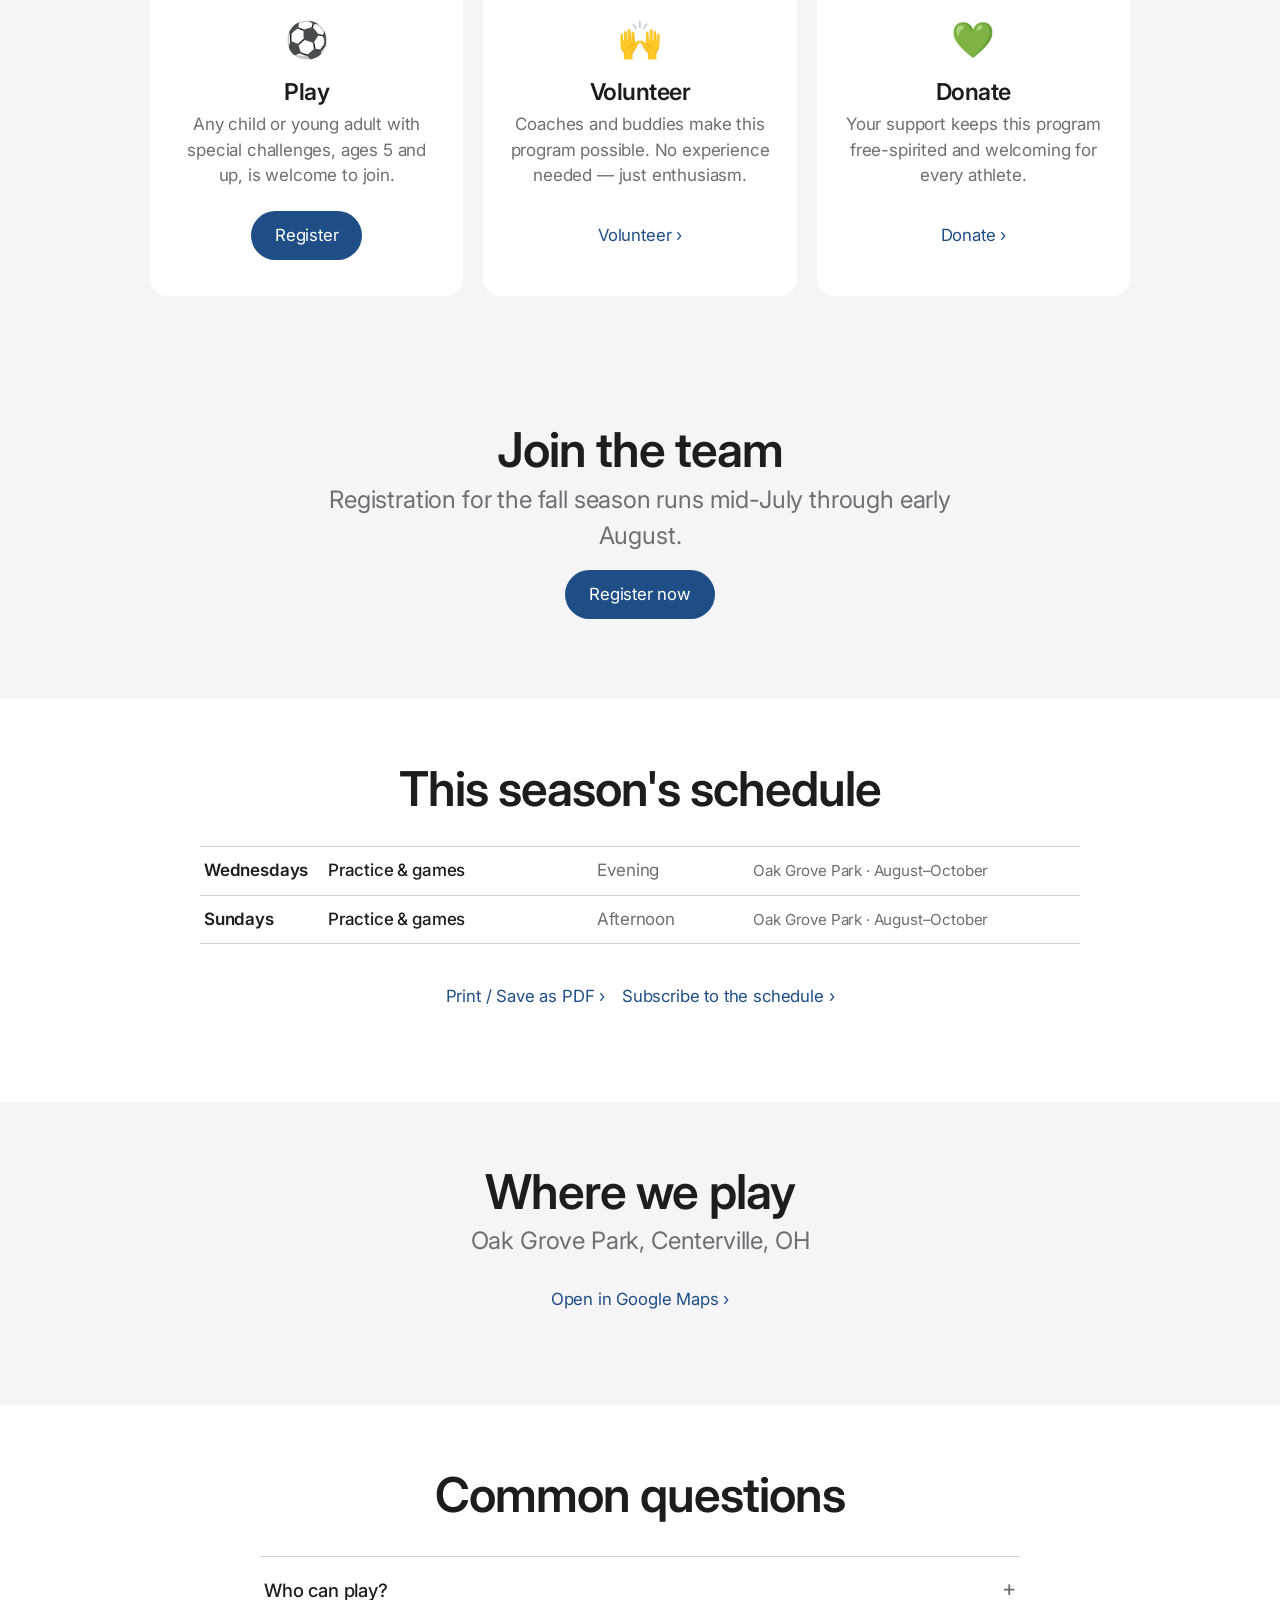
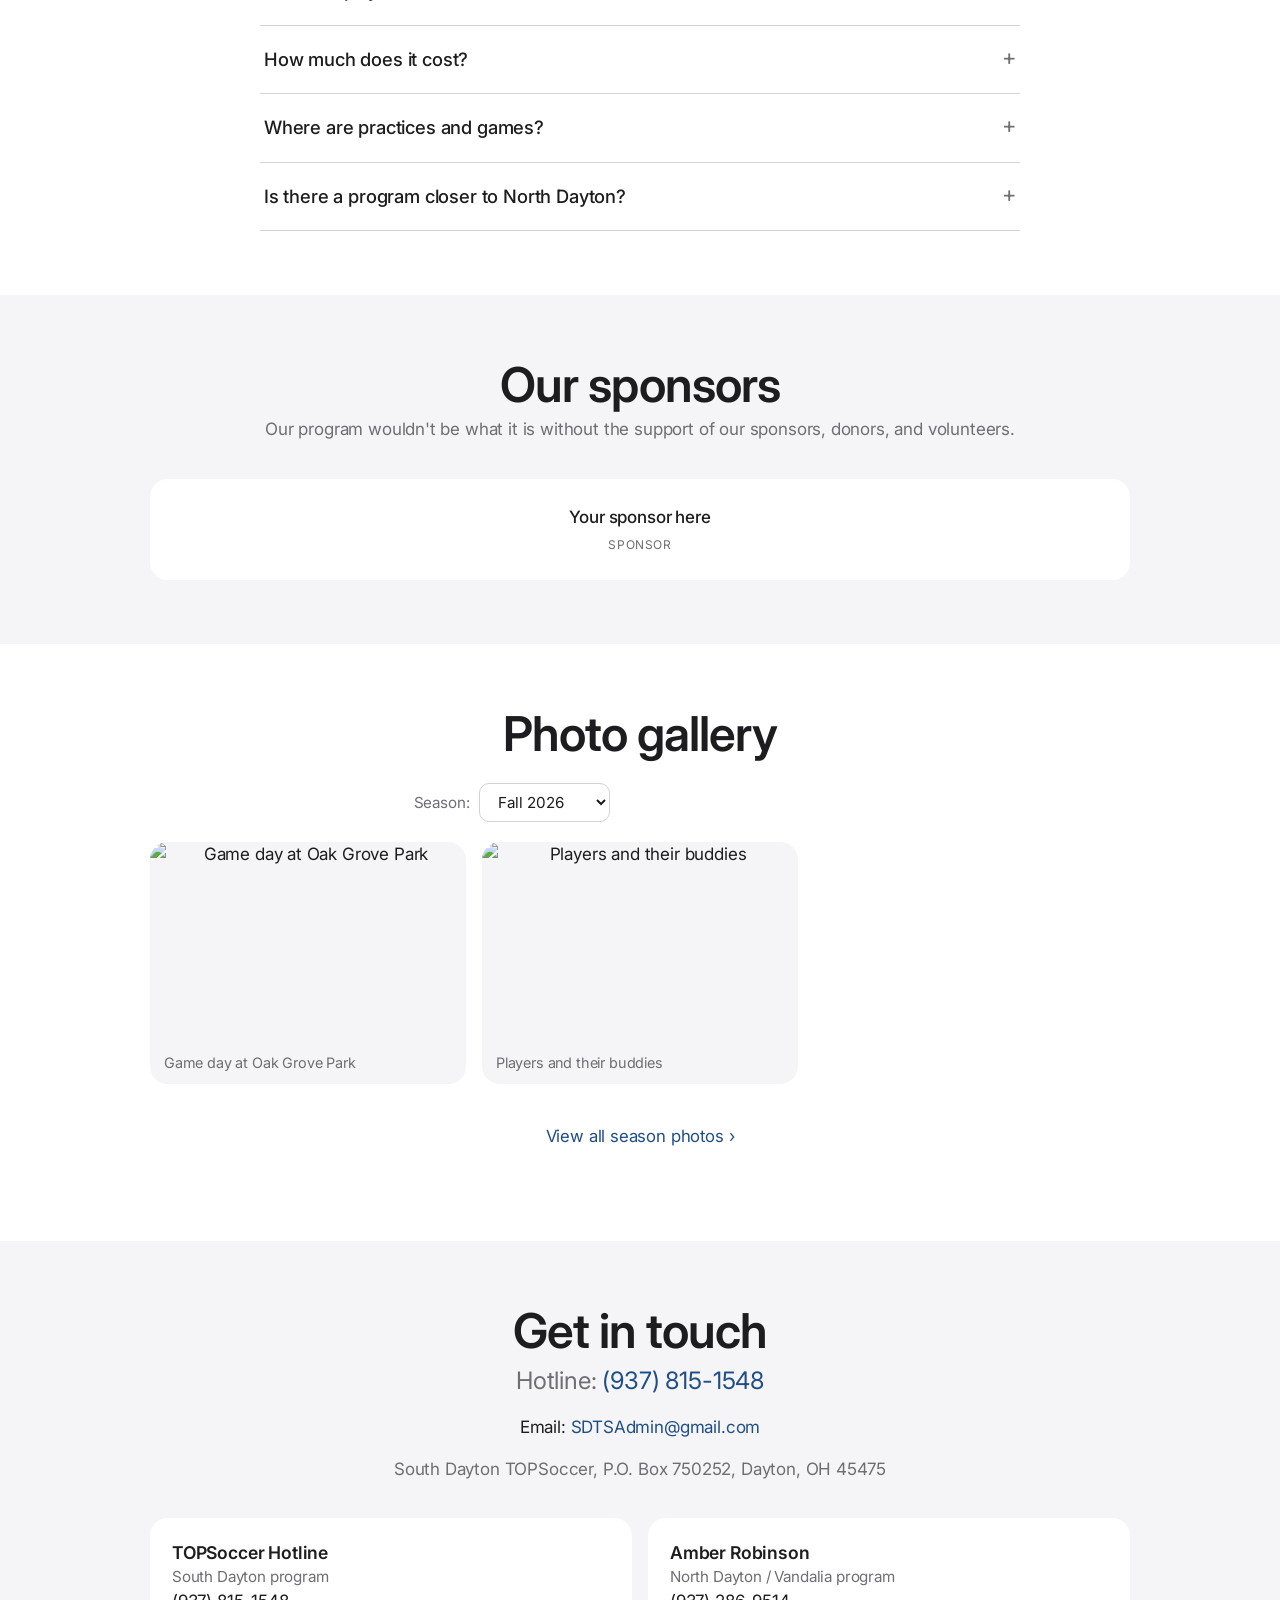
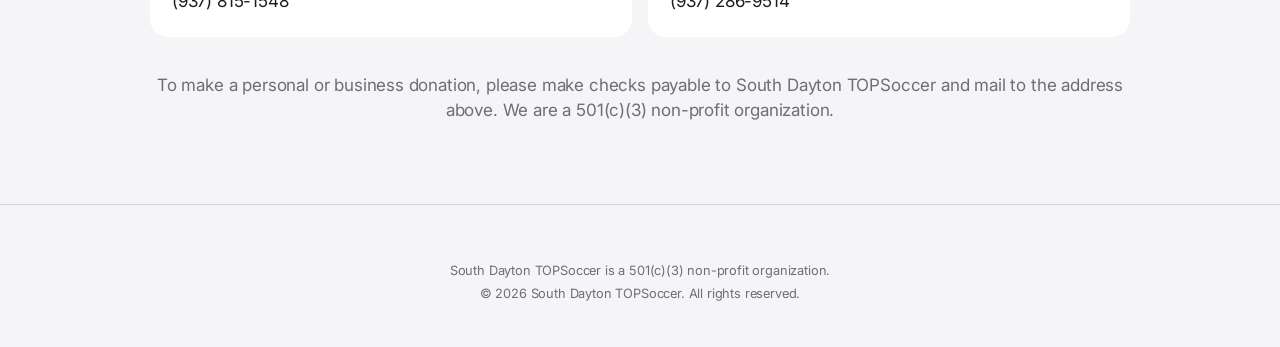
==== commit 918298be: "Add files via upload" ====
--- a/index.html
+++ b/index.html
@@ -1,5 +1,11 @@
 <!DOCTYPE html>
-<!-- South Dayton TOPSoccer — site shell · Version: 3.13
+<!-- South Dayton TOPSoccer — site shell · Version: 3.17
+     v3.17: added a "Print / Save as PDF" button to the Schedule section. It builds
+     a clean printable calendar (#schedule-print) and opens the browser print dialog
+     (where anyone can Print or Save as PDF). Bumped app.js?v=126 + styles.css?v=321.
+     v3.16: bumped styles.css cache-buster to v320 (mobile horizontal-scroll fix).
+     v3.15: reverted the pinned-banner topbar (Safari tinted the toolbar orange).
+     Banner scrolls away as before; kept the logo shrink-on-scroll (see app.js).
      v3.13: removed the nav-flair soccer-ball + gold-trail graphic from the header.
      v3.11: version-stamped the CSS/JS links (?v=…) so browsers always fetch the
      current files instead of a stale cached copy. Bump the number on each change.
@@ -16,11 +22,12 @@
   <link rel="preconnect" href="https://fonts.googleapis.com">
   <link rel="preconnect" href="https://fonts.gstatic.com" crossorigin>
   <link href="https://fonts.googleapis.com/css2?family=Inter:wght@400;500;600;700&display=swap" rel="stylesheet">
-  <link rel="stylesheet" href="styles.css?v=317">
+  <link rel="stylesheet" href="styles.css?v=321">
 </head>
 <body>
 
-  <!-- Field-closing / weather alert. Hidden unless turned on in the Sheet. -->
+  <!-- Field-closing / weather alert. Hidden unless turned on in the Sheet.
+       Scrolls away with the page (only the nav below stays pinned). -->
   <div id="alert-banner" class="alert-banner" hidden>
     <span class="alert-icon" aria-hidden="true">⚠️</span>
     <span id="alert-text"></span>
@@ -114,7 +121,10 @@
     <section id="schedule" class="section">
       <h2 id="schedule-heading">This season's <em>schedule</em></h2>
       <div id="schedule-list" class="cards"></div>
-      <p style="margin-top:28px"><a id="cal-subscribe" class="btn btn-ghost" href="#" target="_blank" rel="noopener" hidden>Subscribe to the schedule</a></p>
+      <p style="margin-top:28px">
+        <a id="schedule-print-btn" class="btn btn-ghost" href="#" role="button" hidden>Print / Save as PDF</a>
+        <a id="cal-subscribe" class="btn btn-ghost" href="#" target="_blank" rel="noopener" hidden>Subscribe to the schedule</a>
+      </p>
       <p id="cal-note" class="muted" style="font-size:.85rem; margin-top:6px;" hidden></p>
     </section>
 
@@ -171,7 +181,10 @@
     <p class="muted">© <span id="year"></span> <span id="footer-org2">South Dayton TOPSoccer</span>. All rights reserved.</p>
   </footer>
 
+  <!-- Printable schedule: built by app.js, shown only when printing via the button. -->
+  <div id="schedule-print" class="print-root" aria-hidden="true"></div>
+
   <script src="config.js?v=110"></script>
-  <script src="app.js?v=123"></script>
+  <script src="app.js?v=126"></script>
 </body>
 </html>
--- a/styles.css
+++ b/styles.css
@@ -1,4 +1,14 @@
-/* South Dayton TOPSoccer — styles · Version: 3.17
+/* South Dayton TOPSoccer — styles · Version: 3.21
+   v3.21: printable schedule styles (.print-root + @media print) for the new
+   "Print / Save as PDF" button — hidden on screen, laid out as a clean table
+   when printing. See the block at the end of this file.
+   v3.20: fixed iPhone "rocking side to side" (horizontal scroll). A long
+   unbreakable URL in the schedule calendar note (#cal-note) was forcing the
+   page ~120px wider than the phone screen. Added overflow-wrap: break-word so
+   long strings/URLs wrap, plus overflow-x: clip on <html> as a sticky-safe
+   safety net, and max-width:100% on media. See the html/body rules below.
+   v3.19: reverted the .topbar (banner no longer pinned); kept the logo
+   shrink-on-scroll rule (.nav.shrunk .brand-logo) + transition.
    v3.17: removed dead .nav-flair rules (soccer-ball + gold-trail graphic deleted).
    Apple-style: light, clean, big type, lots of whitespace, system font,
    centered feature sections, blue accents. Palette tokens at the top. */
@@ -18,12 +28,19 @@
 }
 
 * { box-sizing: border-box; }
-html { scroll-behavior: smooth; scroll-padding-top: 84px; }
+/* overflow-x: clip stops any stray-wide element from creating horizontal
+   scroll ("rocking") on phones. Unlike overflow:hidden it does NOT make <html>
+   a scroll container, so the sticky nav keeps working. */
+html { scroll-behavior: smooth; scroll-padding-top: 84px; overflow-x: clip; }
 body {
   margin: 0; background: var(--bg); color: var(--ink);
   font-family: var(--font); line-height: 1.5; font-size: 17px;
   -webkit-font-smoothing: antialiased; letter-spacing: -.01em;
-}
+  /* Break long words / URLs instead of letting them widen the page. */
+  overflow-wrap: break-word; word-break: break-word;
+}
+/* Media never overflows its container. */
+img, svg, iframe, video { max-width: 100%; }
 
 h1, h2, h3 { font-weight: 600; line-height: 1.07; letter-spacing: -.02em; color: var(--ink); }
 h2 { font-size: clamp(2rem, 4.5vw, 3rem); margin: 0 0 .4rem; }
@@ -56,7 +73,11 @@
 /* Height comes from the --brand-logo-h variable that app.js sets from the
    sheet's logo_height (default 30px). max-width keeps wide banner logos from
    ever overflowing their container; the mobile query below caps the size. */
-.brand-logo { height: var(--brand-logo-h, 30px); width: auto; max-width: 100%; display: block; }
+.brand-logo { height: var(--brand-logo-h, 30px); width: auto; max-width: 100%; display: block; transition: height .25s ease; }
+/* Shrink-on-scroll: once you scroll down the logo compacts; scroll back to the
+   top and it grows again. --brand-logo-h-shrunk is set by app.js from the base
+   logo height (see brand-logo sizing there). */
+.nav.shrunk .brand-logo { height: var(--brand-logo-h-shrunk, 34px); }
 .nav-links { display: flex; flex-wrap: wrap; align-items: center; gap: 24px; }
 .nav-links a { color: var(--ink); font-weight: 400; font-size: .82rem; opacity: .85; }
 .nav-links a:hover { opacity: 1; text-decoration: none; color: var(--link); }
@@ -197,3 +218,35 @@
   .nav-links { flex: 1 1 100%; justify-content: center; gap: 14px 16px; }
   .nav-links a { font-size: .82rem; }
 }
+
+
+/* ---------- Printable schedule (Print / Save as PDF button) ---------- */
+/* Built by app.js into #schedule-print; hidden on screen, revealed only when
+   printing after the button adds .print-schedule to <body>. Normal Ctrl+P
+   (without the flag) prints the page as usual. */
+.print-root { display: none; }
+
+@media print {
+  body.print-schedule > *:not(.print-root) { display: none !important; }
+  body.print-schedule .print-root { display: block !important; }
+  body.print-schedule { background: #fff; }
+
+  .print-root { color: #000; font-family: var(--font); }
+  .print-root .p-head { display: flex; align-items: center; gap: 14px;
+    border-bottom: 2px solid #1f4e87; padding-bottom: 10px; margin-bottom: 16px; }
+  .print-root .p-logo { height: 48px; width: auto; }
+  .print-root .p-org { font-size: 19px; font-weight: 700; color: #1f4e87; line-height: 1.15; }
+  .print-root .p-title { font-size: 13px; color: #333; margin-top: 2px; }
+  .print-root .p-table { width: 100%; border-collapse: collapse; font-size: 12px; }
+  .print-root .p-table th { text-align: left; font-size: 10px; text-transform: uppercase;
+    letter-spacing: .05em; color: #555; border-bottom: 1.5px solid #999; padding: 7px 8px; }
+  .print-root .p-table td { padding: 7px 8px; border-bottom: 1px solid #ddd; vertical-align: top; }
+  .print-root .p-table .p-date { white-space: nowrap; font-weight: 600; }
+  .print-root .p-table .p-ev { font-weight: 500; }
+  .print-root .p-table .p-time { white-space: nowrap; color: #333; }
+  .print-root .p-table .p-loc { color: #444; }
+  .print-root .p-table tr { page-break-inside: avoid; }
+  .print-root .p-table thead { display: table-header-group; }  /* repeat header each page */
+  .print-root .p-foot { margin-top: 16px; font-size: 10px; color: #777; }
+  @page { margin: 0.6in; }
+}
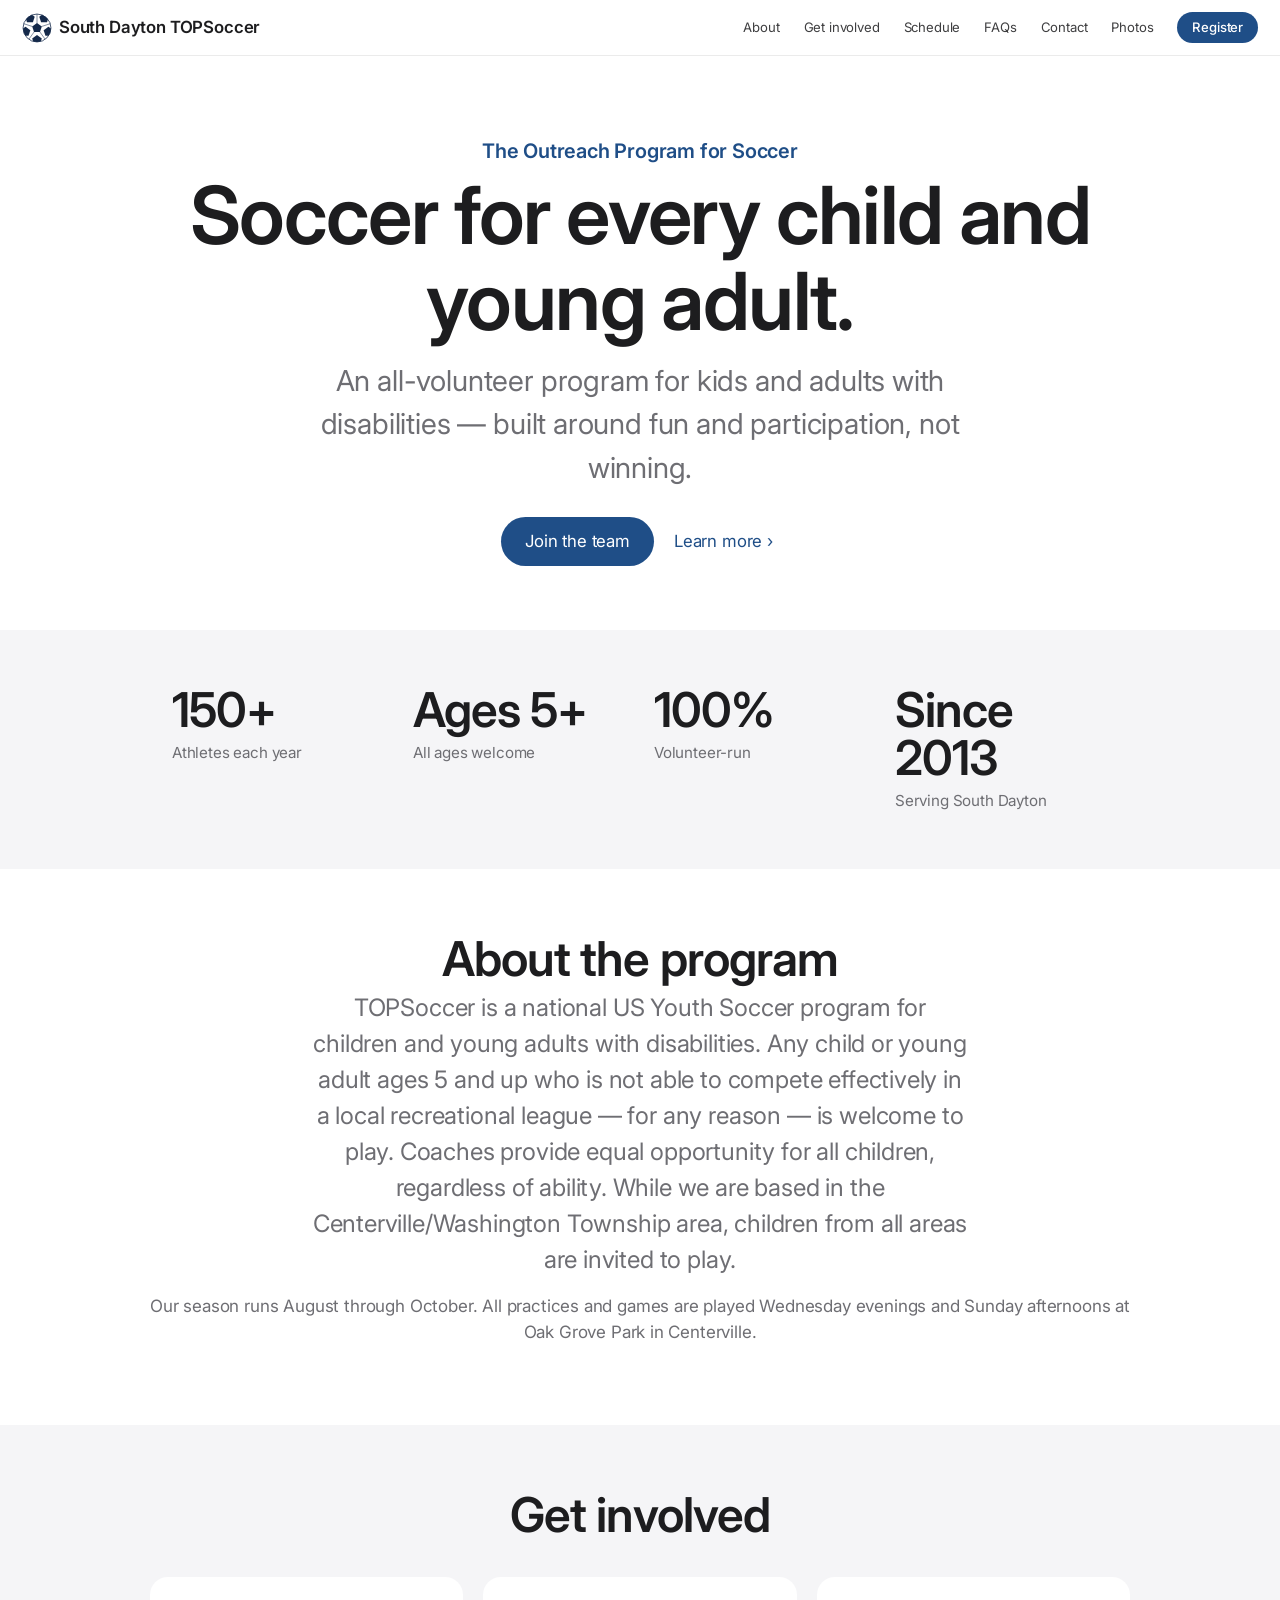
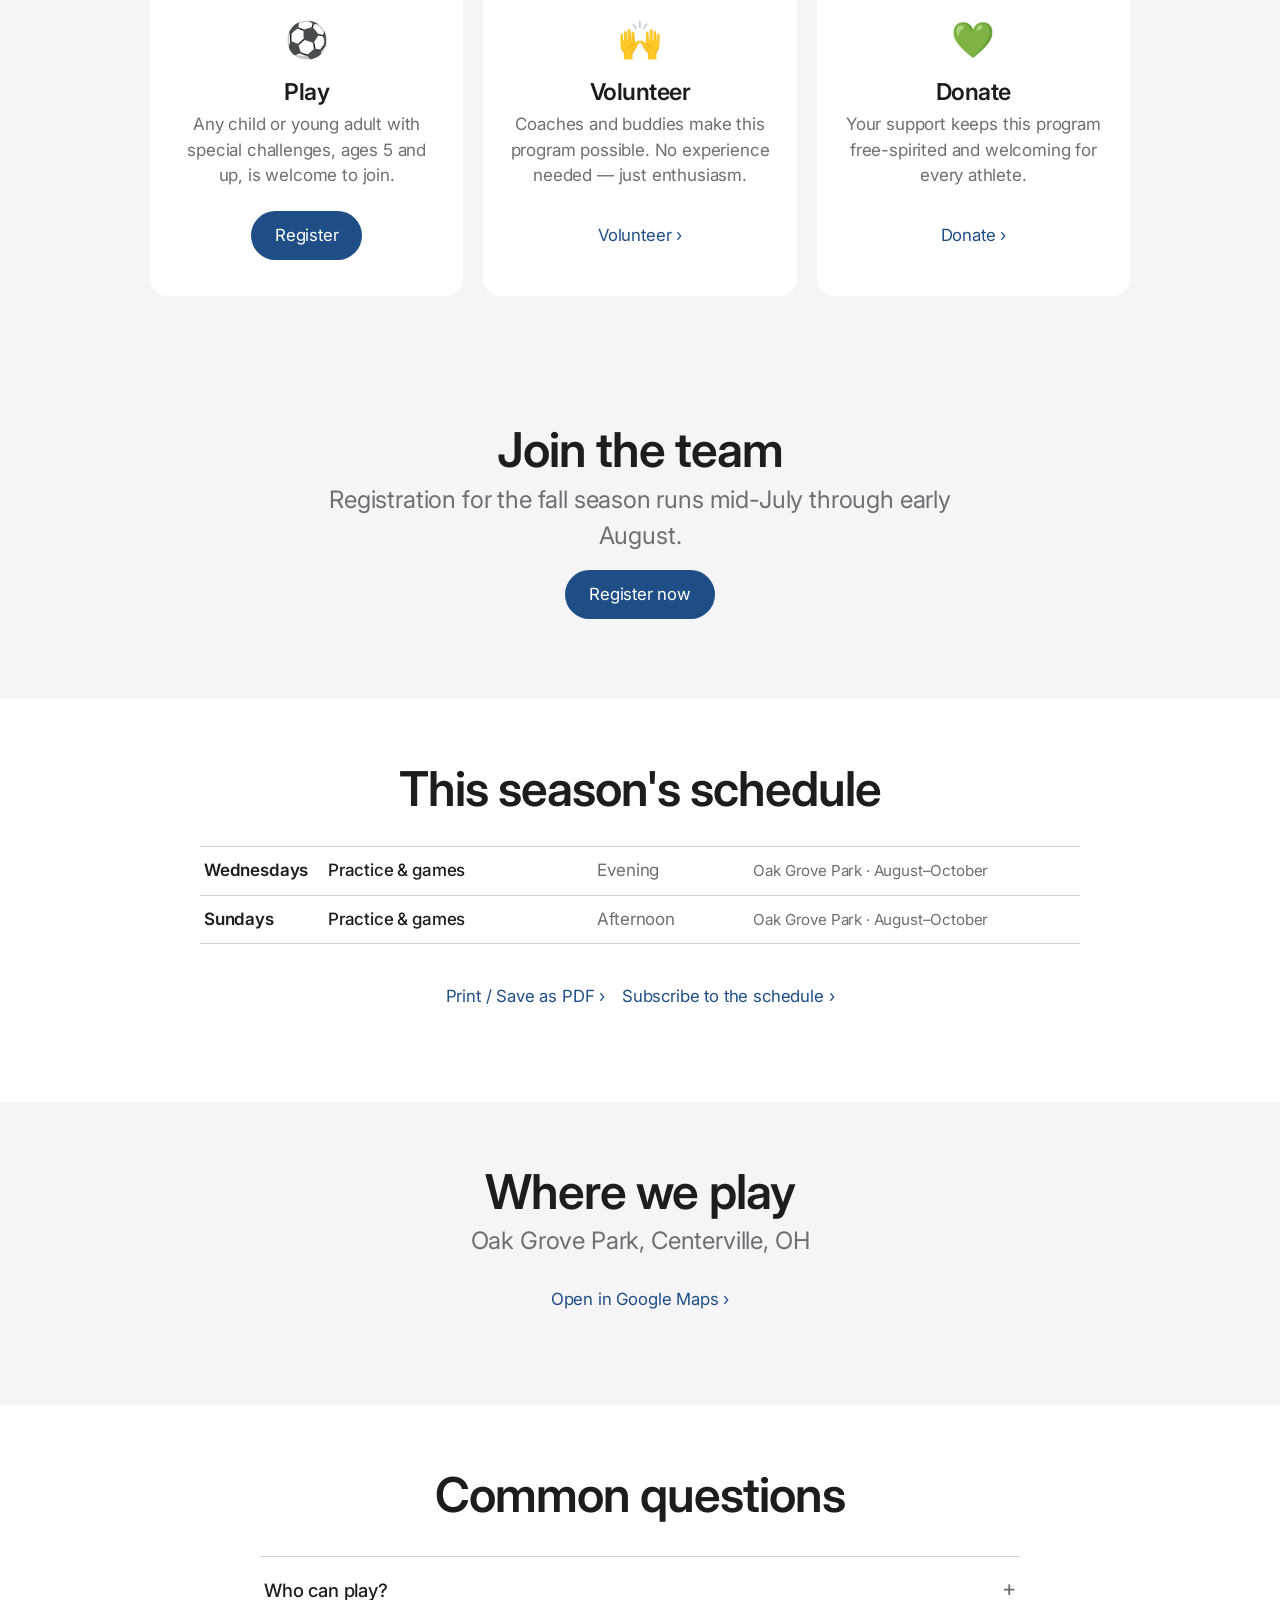
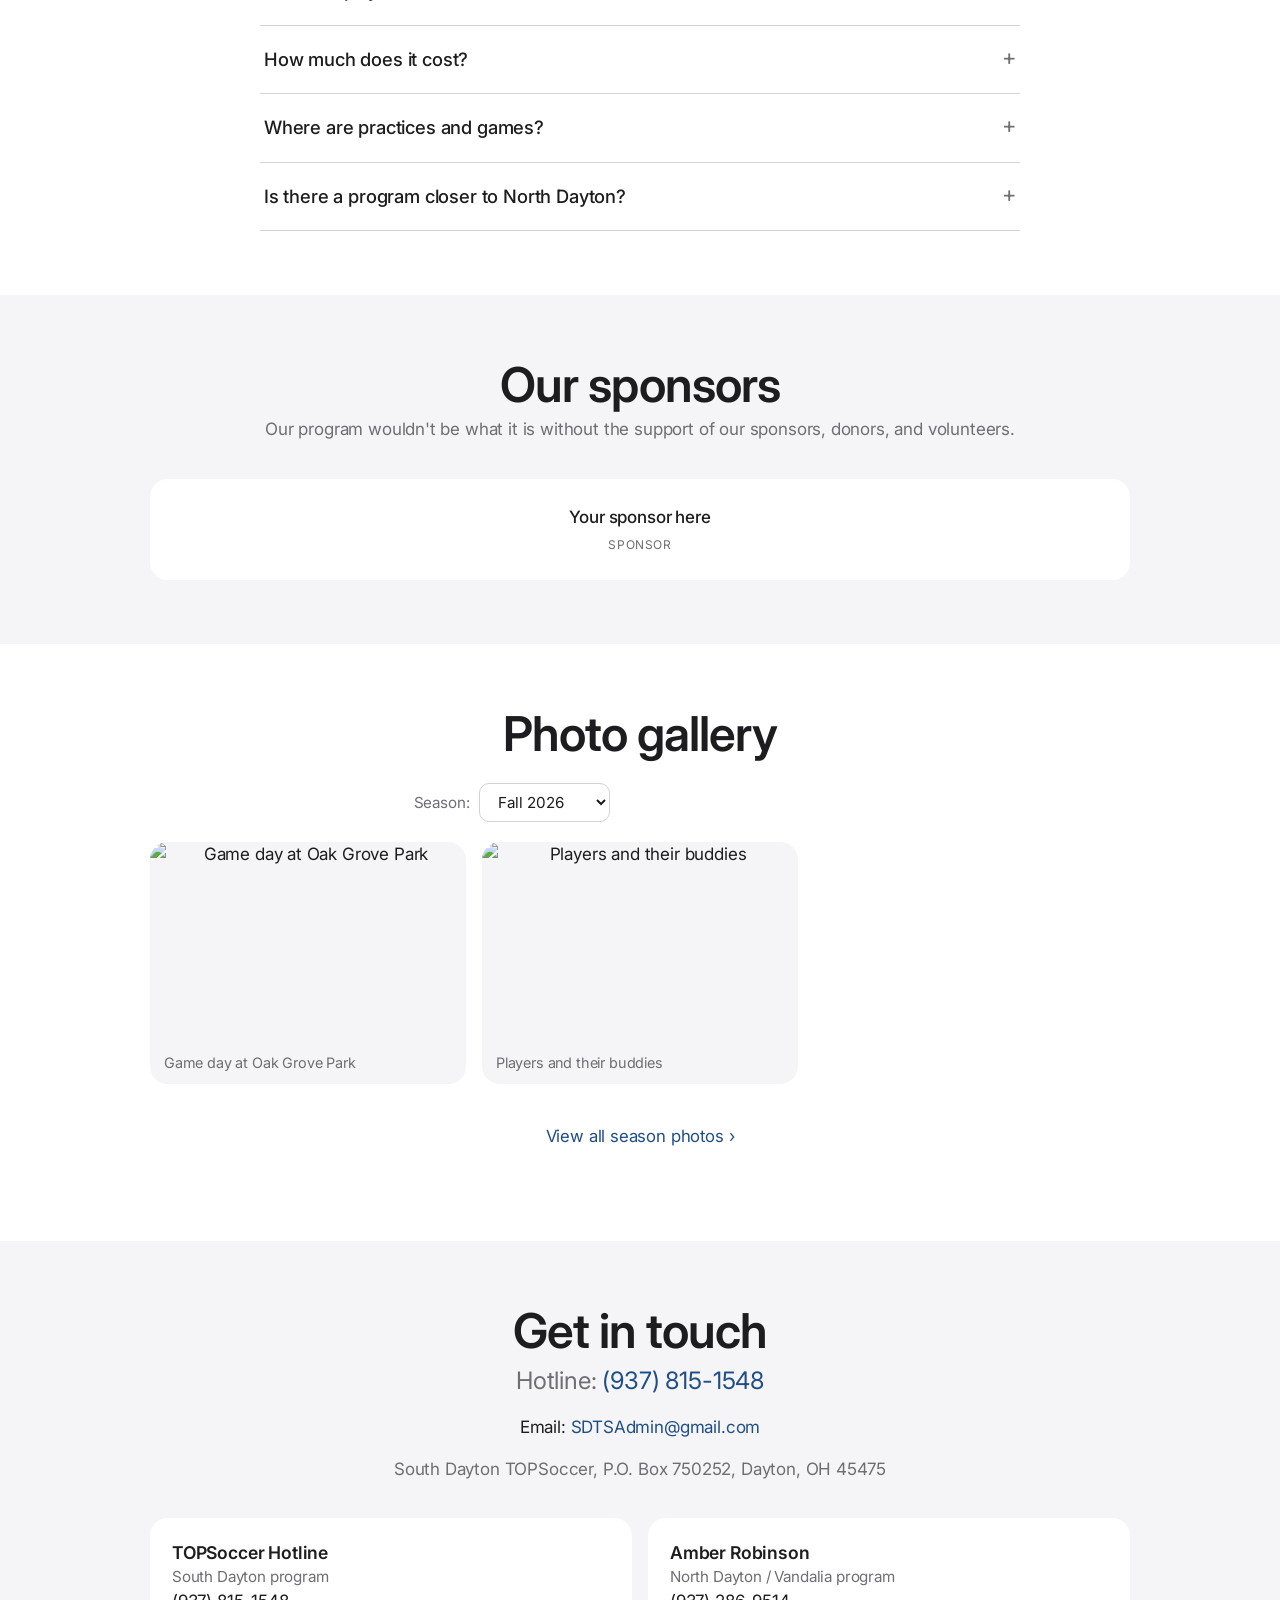
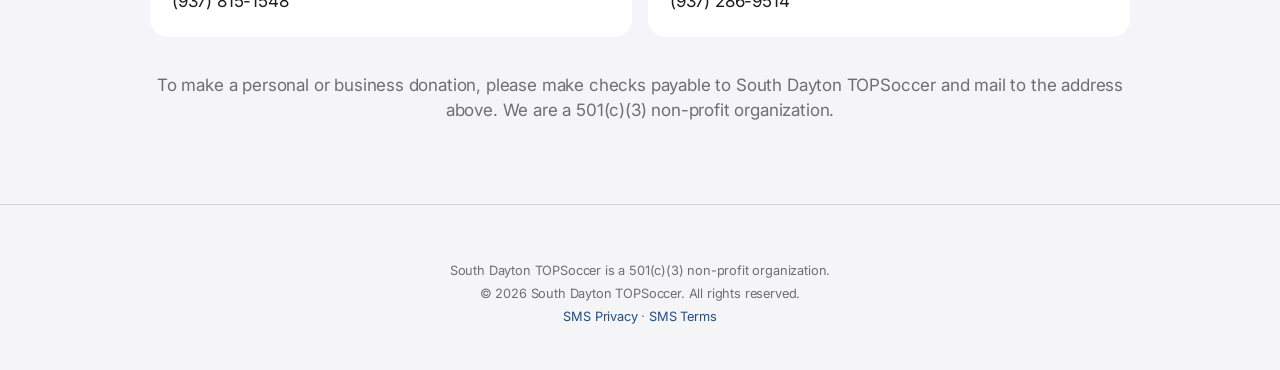
==== commit 3d7b2e5e: "Add files via upload" ====
--- a/index.html
+++ b/index.html
@@ -1,5 +1,7 @@
 <!DOCTYPE html>
-<!-- South Dayton TOPSoccer — site shell · Version: 3.17
+<!-- South Dayton TOPSoccer — site shell · Version: 3.18
+     v3.18: added "SMS Privacy" and "SMS Terms" links to the footer (→ /sms-privacy
+     and /sms-terms) for A2P 10DLC / carrier compliance and member transparency.
      v3.17: added a "Print / Save as PDF" button to the Schedule section. It builds
      a clean printable calendar (#schedule-print) and opens the browser print dialog
      (where anyone can Print or Save as PDF). Bumped app.js?v=126 + styles.css?v=321.
@@ -179,6 +181,7 @@
     <div id="social" class="social"></div>
     <p><span id="footer-org">South Dayton TOPSoccer</span> is a 501(c)(3) non-profit organization.</p>
     <p class="muted">© <span id="year"></span> <span id="footer-org2">South Dayton TOPSoccer</span>. All rights reserved.</p>
+    <p class="muted footer-legal"><a href="/sms-privacy">SMS Privacy</a> · <a href="/sms-terms">SMS Terms</a></p>
   </footer>
 
   <!-- Printable schedule: built by app.js, shown only when printing via the button. -->
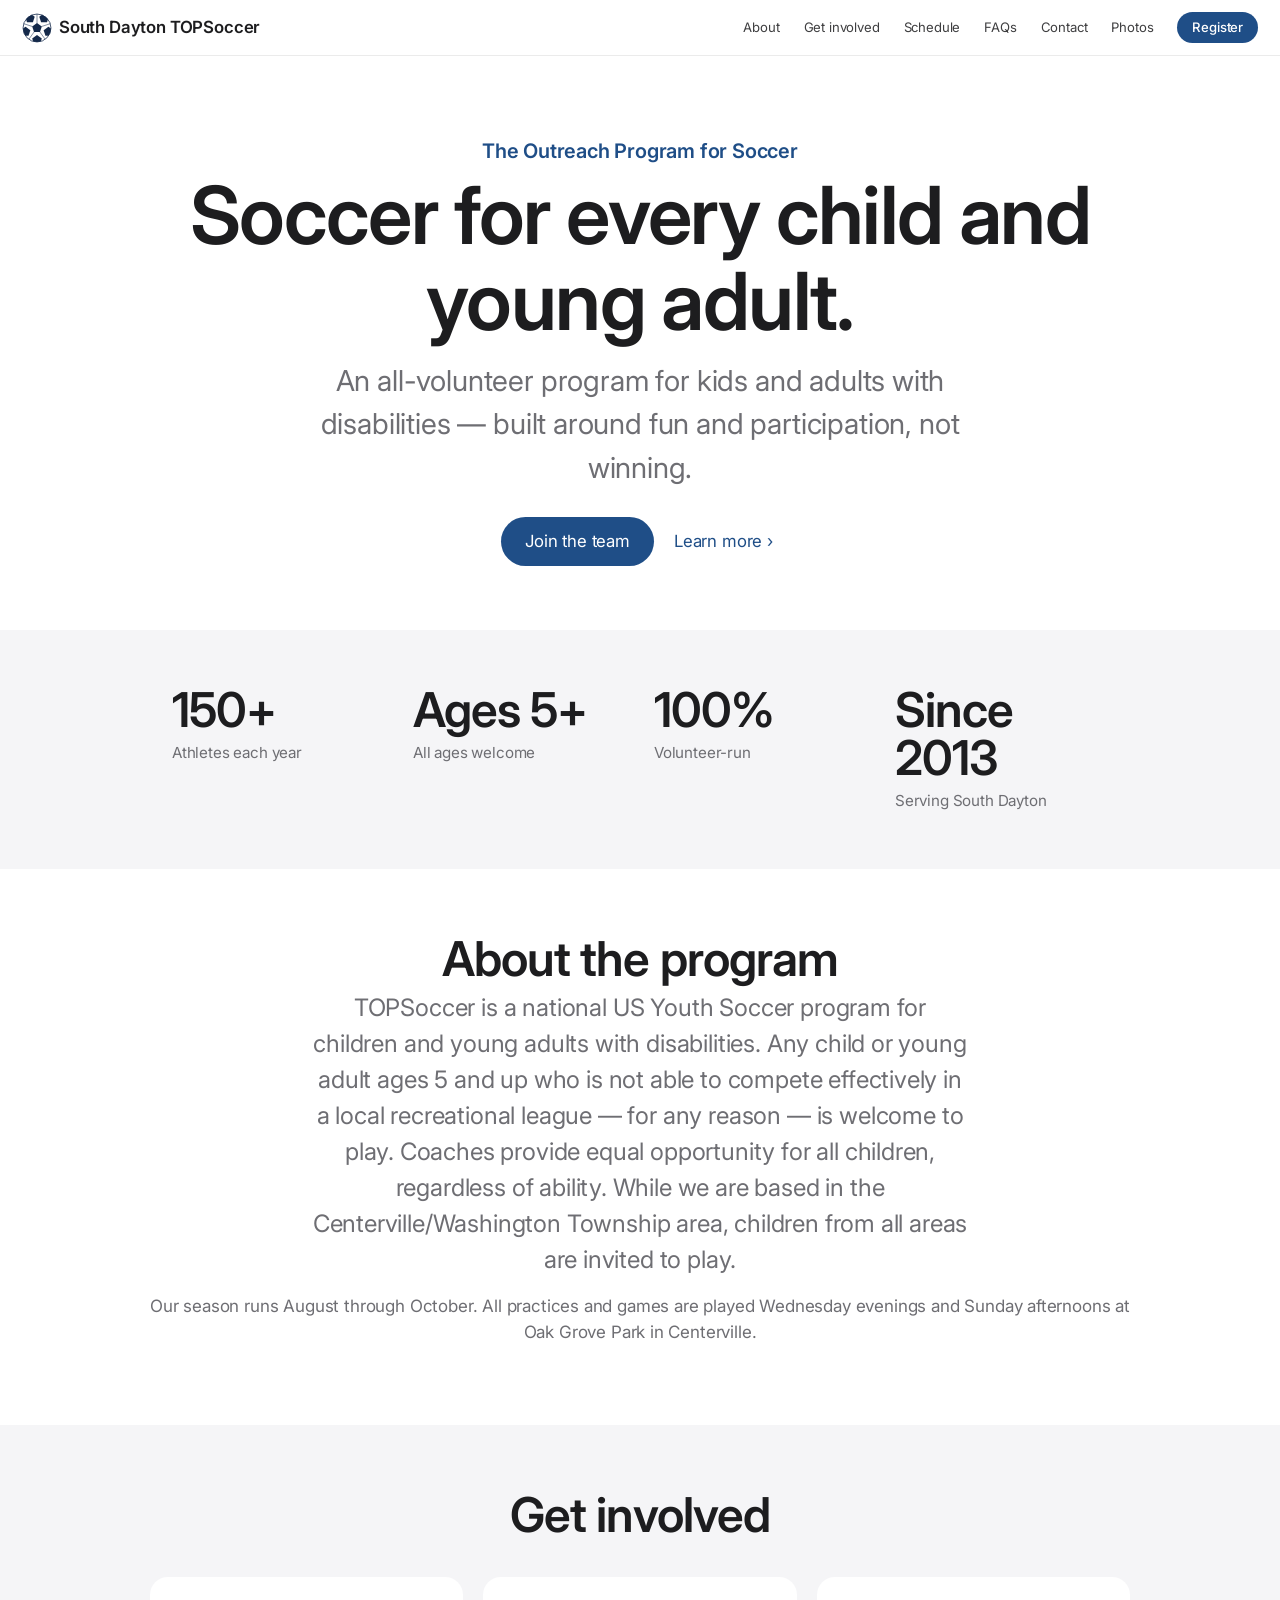
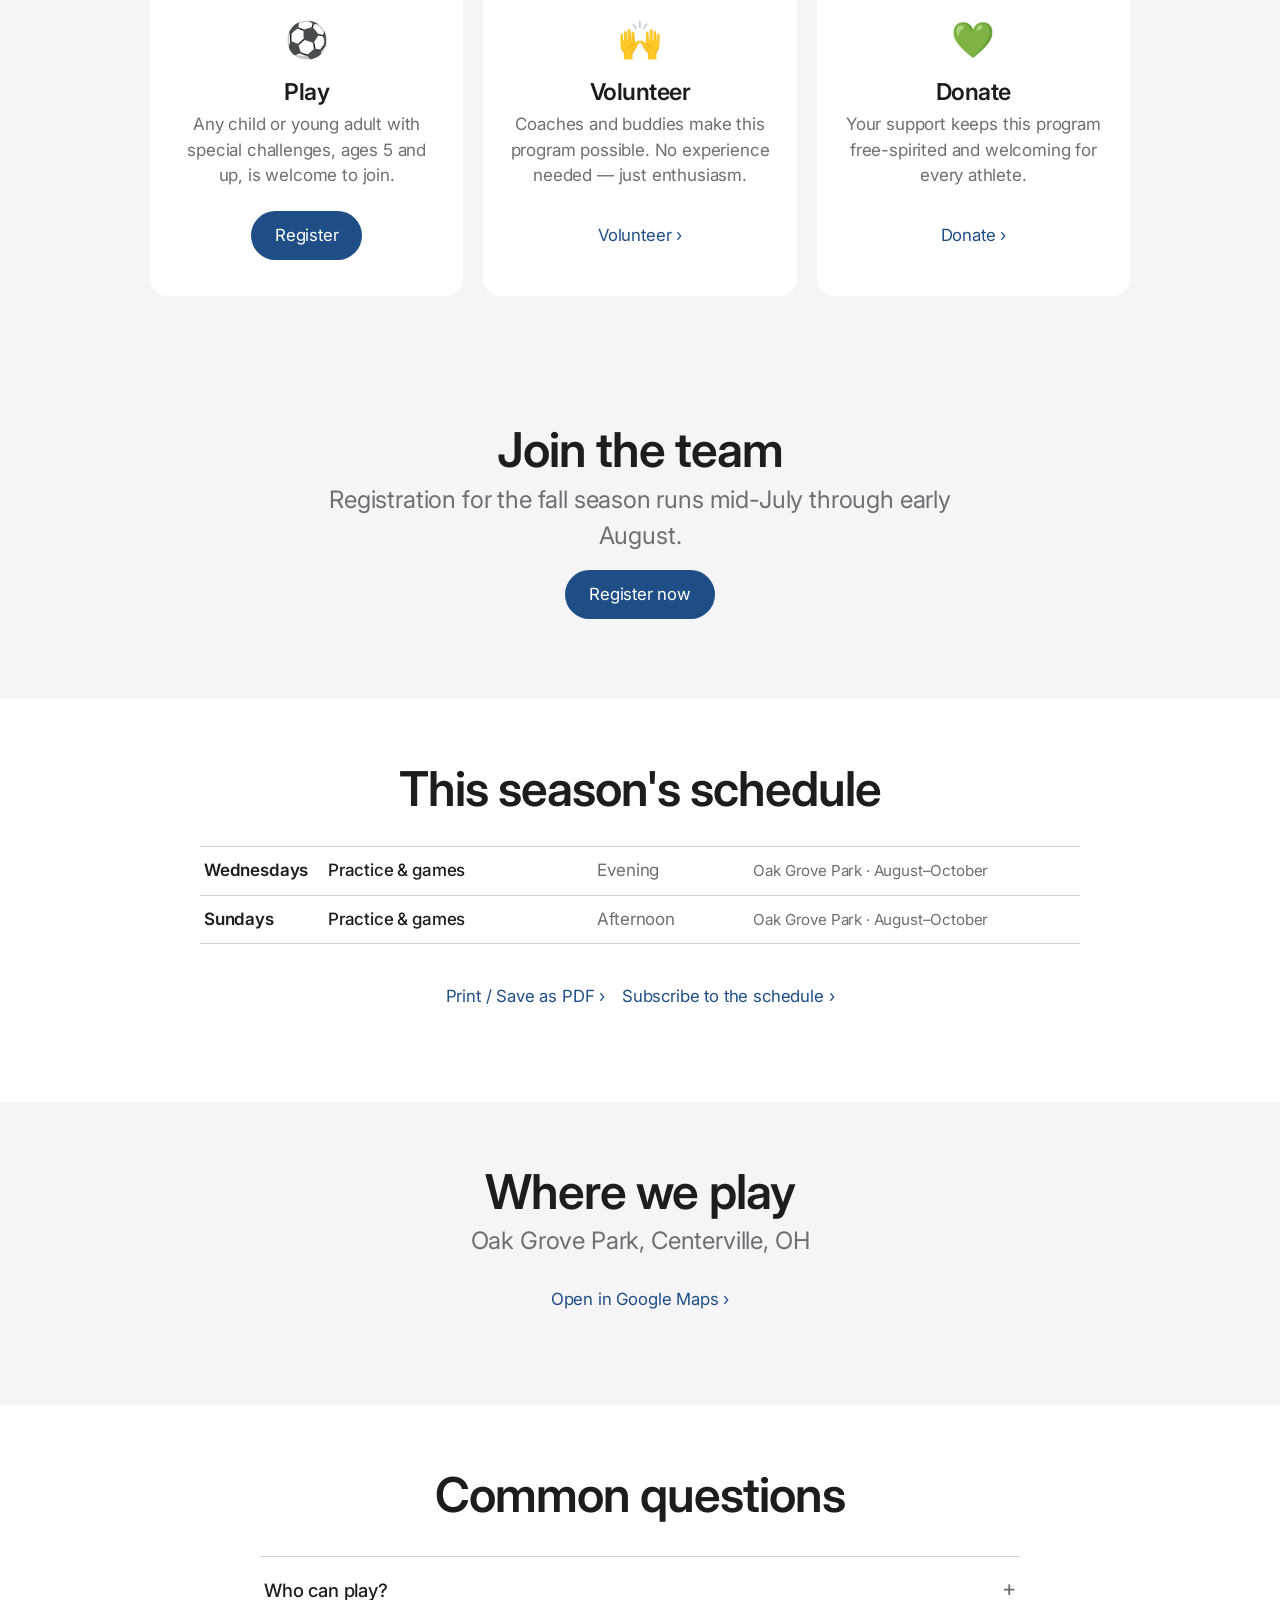
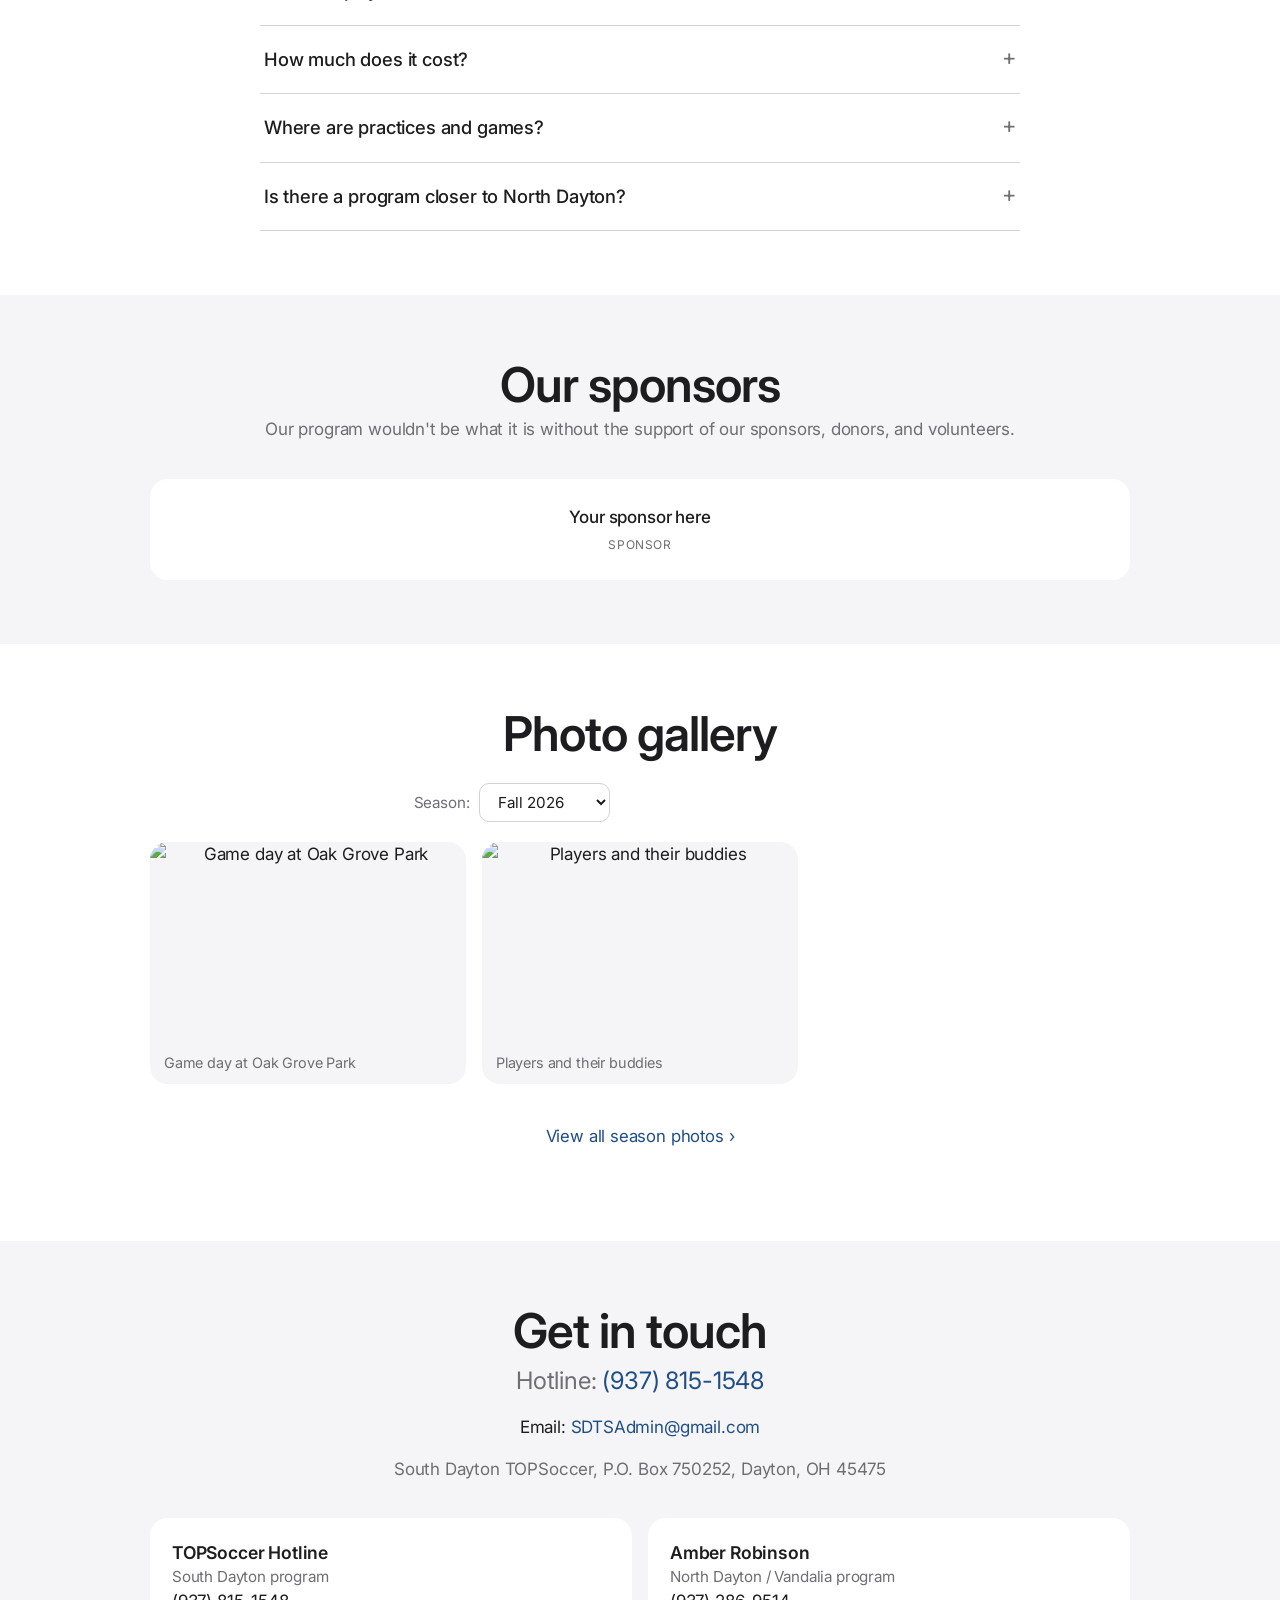
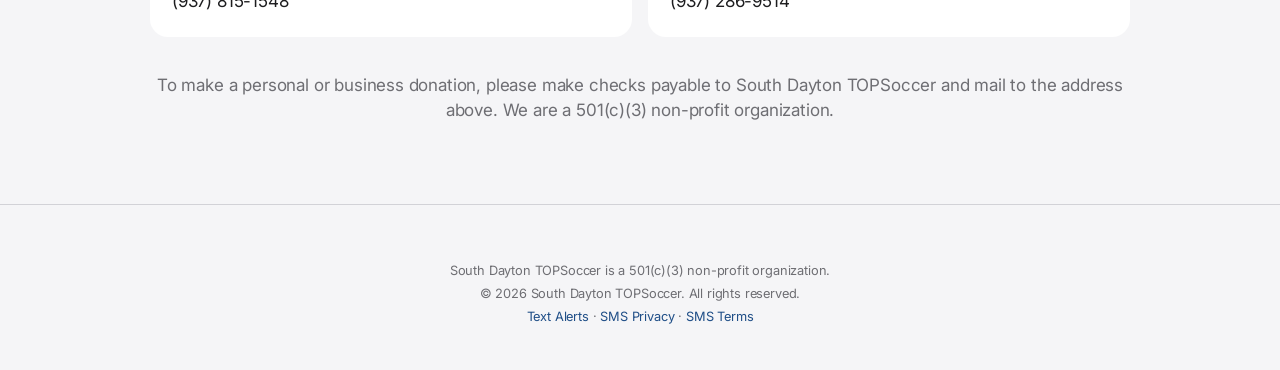
==== commit c5475ebf: "Add files via upload" ====
--- a/index.html
+++ b/index.html
@@ -1,5 +1,7 @@
 <!DOCTYPE html>
-<!-- South Dayton TOPSoccer — site shell · Version: 3.18
+<!-- South Dayton TOPSoccer — site shell · Version: 3.19
+     v3.19: added a "Text Alerts" link to the footer (→ /sms-optin) so the SMS opt-in
+     page (text JOIN to sign up) is discoverable site-wide.
      v3.18: added "SMS Privacy" and "SMS Terms" links to the footer (→ /sms-privacy
      and /sms-terms) for A2P 10DLC / carrier compliance and member transparency.
      v3.17: added a "Print / Save as PDF" button to the Schedule section. It builds
@@ -181,7 +183,7 @@
     <div id="social" class="social"></div>
     <p><span id="footer-org">South Dayton TOPSoccer</span> is a 501(c)(3) non-profit organization.</p>
     <p class="muted">© <span id="year"></span> <span id="footer-org2">South Dayton TOPSoccer</span>. All rights reserved.</p>
-    <p class="muted footer-legal"><a href="/sms-privacy">SMS Privacy</a> · <a href="/sms-terms">SMS Terms</a></p>
+    <p class="muted footer-legal"><a href="/sms-optin">Text Alerts</a> · <a href="/sms-privacy">SMS Privacy</a> · <a href="/sms-terms">SMS Terms</a></p>
   </footer>
 
   <!-- Printable schedule: built by app.js, shown only when printing via the button. -->
